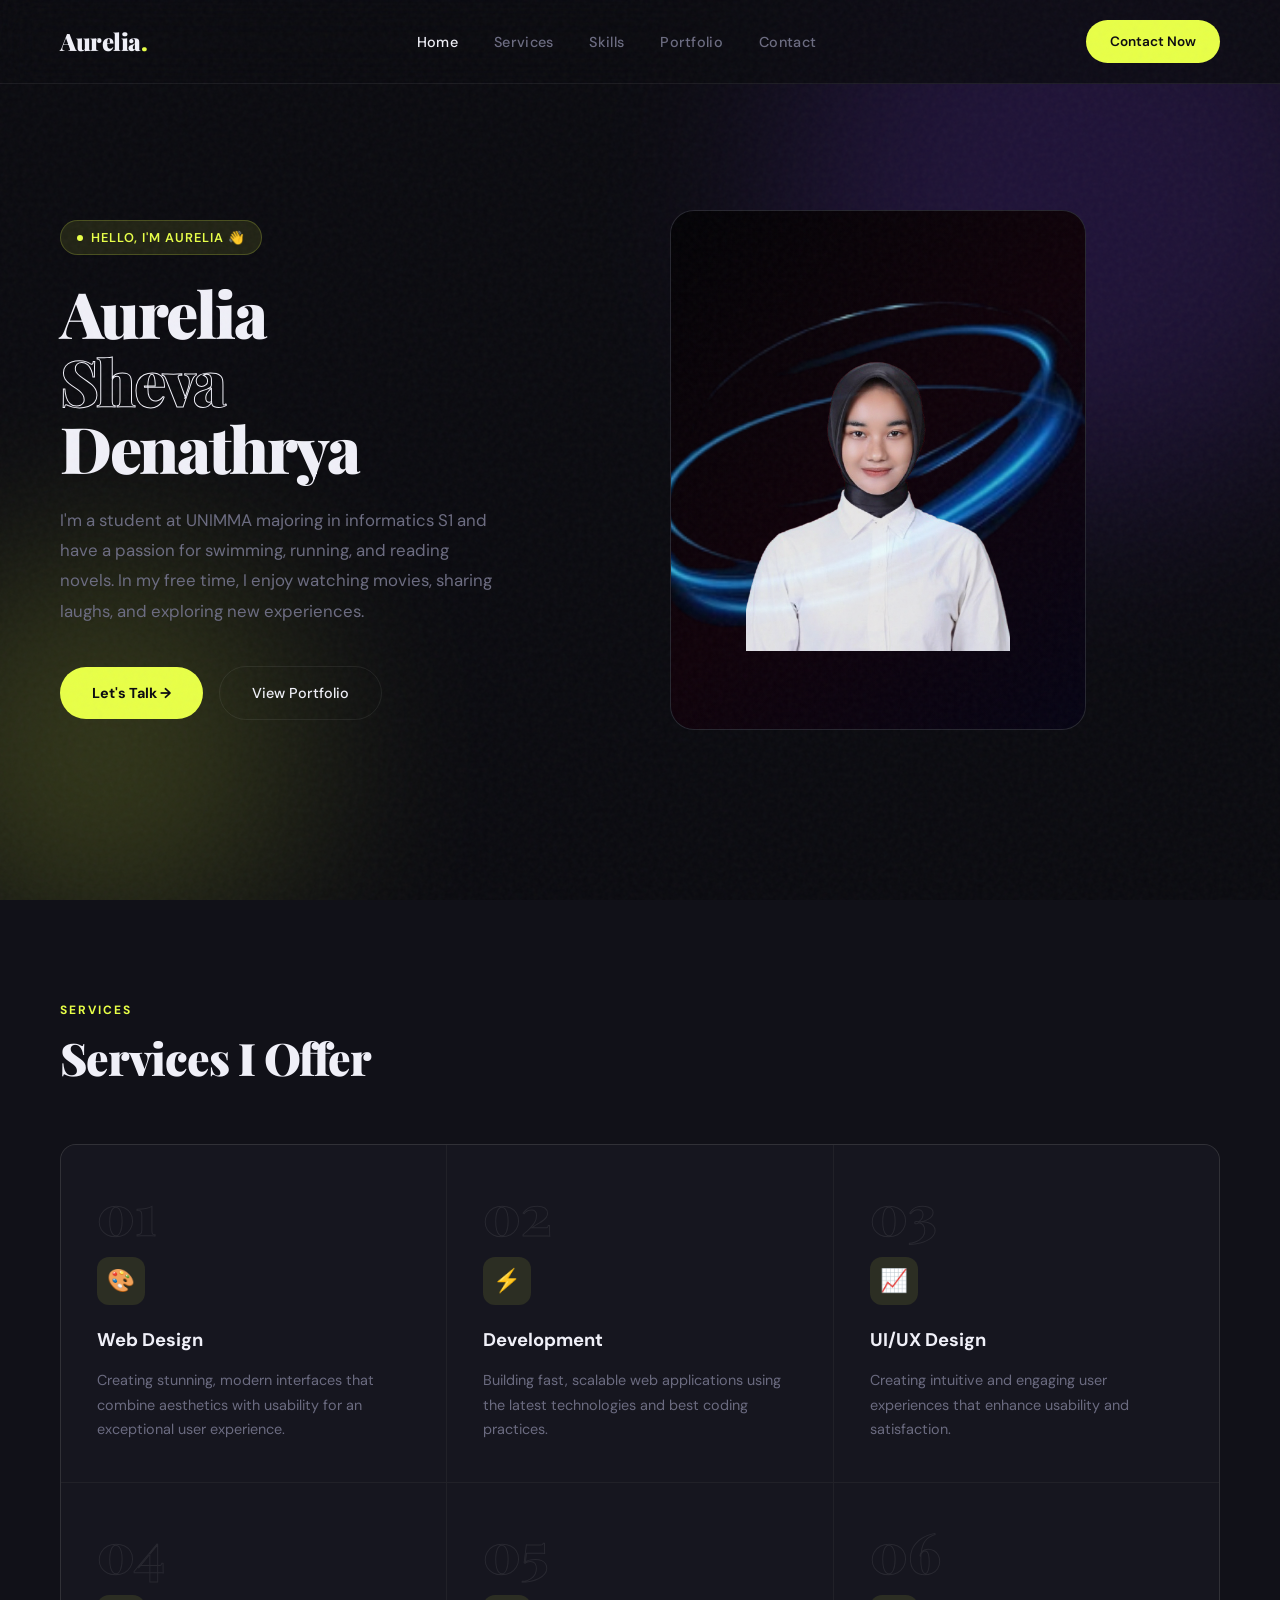
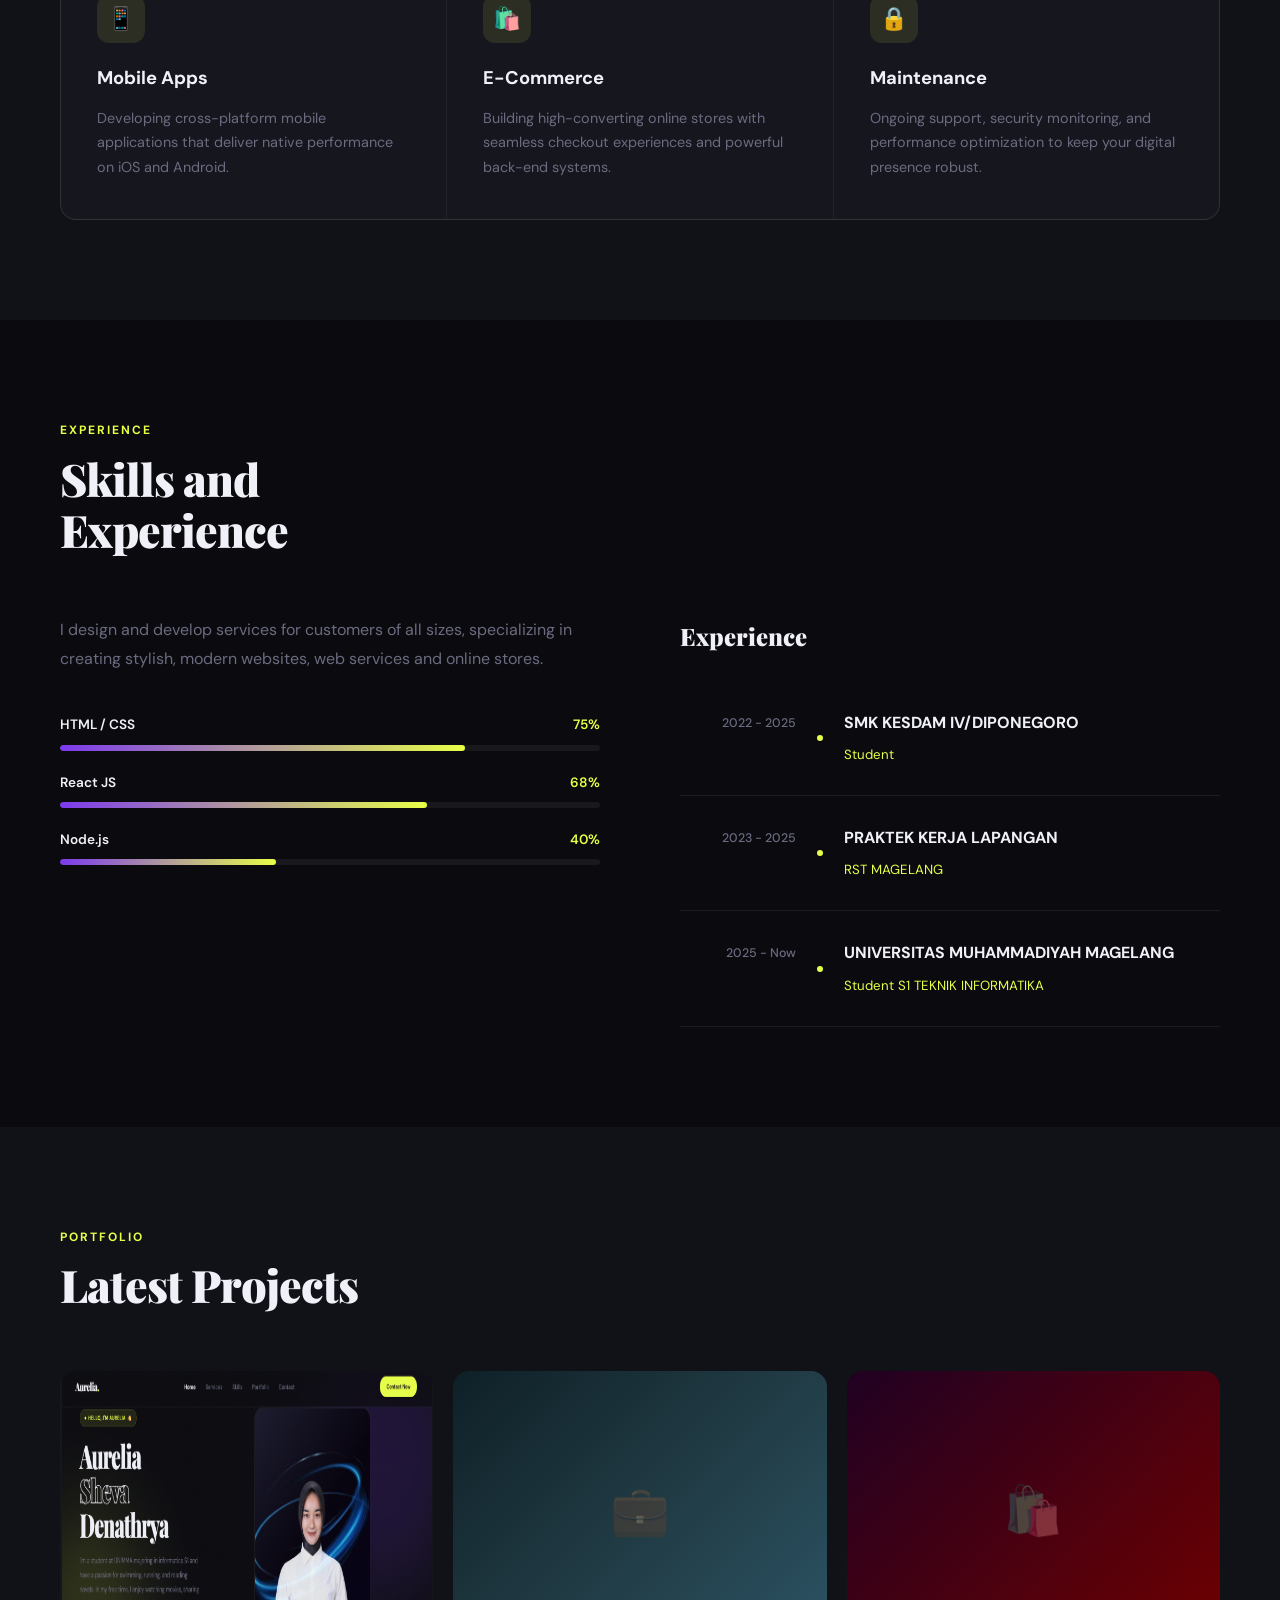
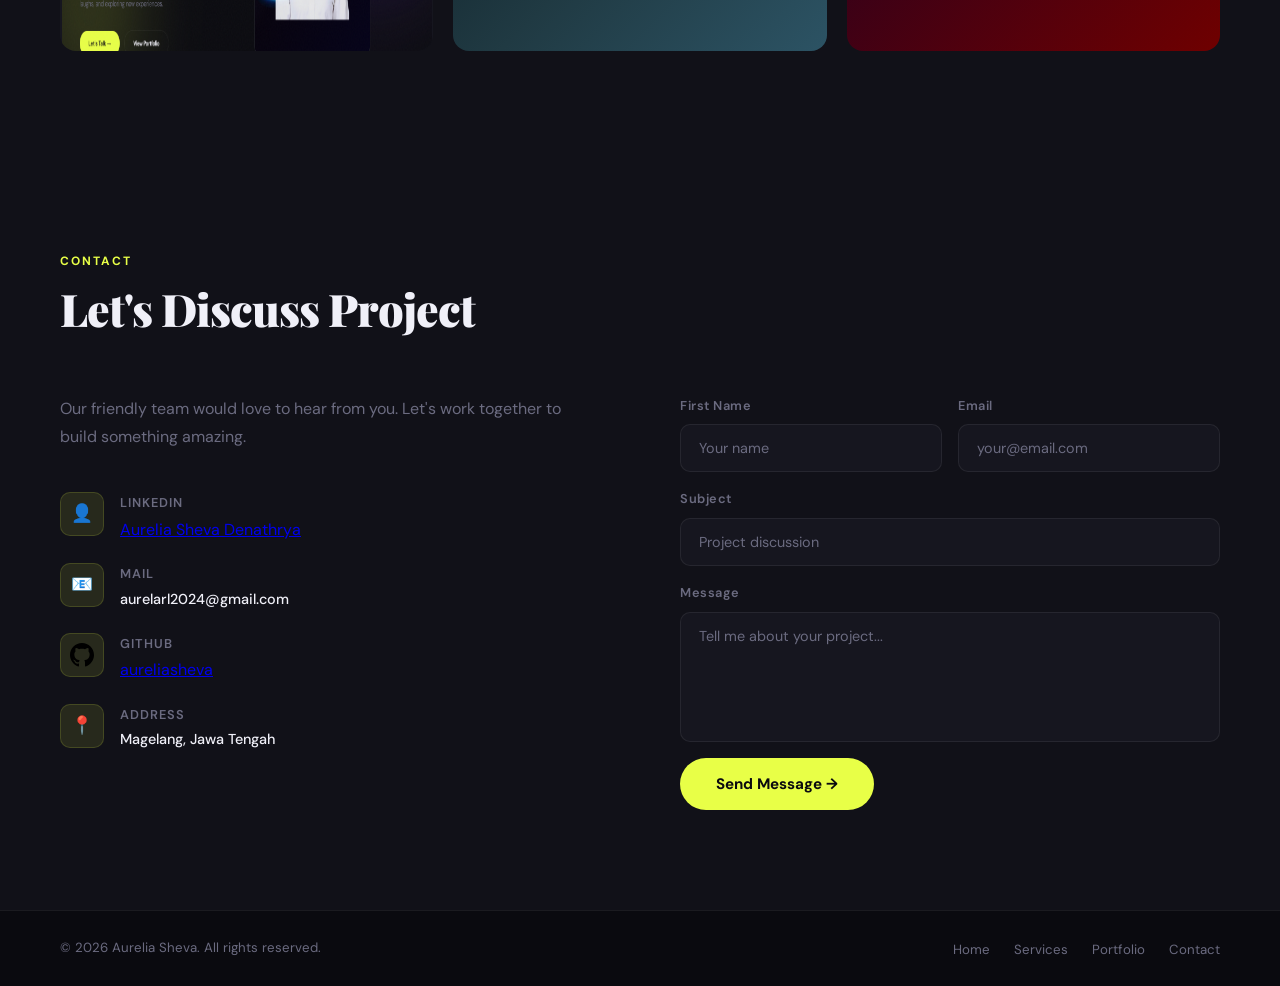
==== index.html @ 20a1fb48 "Add index.html and remove portfolio.html; update style.css for responsive design" ====
<!DOCTYPE html>
<html lang="en">
<head>
<meta charset="UTF-8">
<meta name="viewport" content="width=device-width, initial-scale=1.0">
<title>AURELIA — Portfolio</title>
<link href="https://fonts.googleapis.com/css2?family=Playfair+Display:wght@400;700;900&family=DM+Sans:wght@300;400;500;600&display=swap" rel="stylesheet">
<link rel="stylesheet" href="style.css">
</head>
<body>

<!-- Mobile Menu -->
<div class="mobile-menu" id="mobileMenu">
  
  <button class="mobile-close" onclick="closeMobileMenu()">✕</button>
  <a href="#home" onclick="closeMobileMenu()">Home</a>
  <a href="#services" onclick="closeMobileMenu()">Services</a>
  <a href="#skill" onclick="closeMobileMenu()">Skills</a>
  <a href="#work" onclick="closeMobileMenu()">Portfolio</a>
  <a href="#contactus" onclick="closeMobileMenu()">Contact</a>
</div>

<!-- NAV -->
<nav>
  <a href="#home" class="logo">Aurelia<span>.</span></a>
  <ul class="nav-links">
    <li><a href="#home">Home</a></li>
    <li><a href="#services">Services</a></li>
    <li><a href="#skill">Skills</a></li>
    <li><a href="#work">Portfolio</a></li>
    <li><a href="#contactus">Contact</a></li>
  </ul>
  <a href="#contactus" class="nav-cta">Contact Now</a>
  <button class="hamburger" onclick="openMobileMenu()" aria-label="Open menu">
    <span></span><span></span><span></span>
  </button>
</nav>

<!-- HERO -->
<section id="home">
  <div class="hero-blob hero-blob-1"></div>
  <div class="hero-blob hero-blob-2"></div>
  <div class="hero-inner">
    <div class="hero-content">
      <div class="hero-tag">Hello, I'm Aurelia 👋</div>
      <h1 class="hero-title">Aurelia<br><em>Sheva</em><br>Denathrya</h1>
      <p class="hero-desc">I'm a student at UNIMMA majoring in informatics S1 and have a passion for swimming, running, and reading novels. In my free time, I enjoy watching movies, sharing laughs, and exploring new experiences.</p>
      <div class="hero-btns">
        <a href="#contactus" class="btn-primary">Let's Talk →</a>
        <a href="#work" class="btn-outline">View Portfolio</a>
      </div>
    </div>
    <div class="hero-image-wrap">
      <div class="hero-card">
        <div class="hero-card-img">
          <div class="hero-card-bg">
          </div>
          <div class="hero-avatar">
            <img src="foto/foto.png" alt="Aurelia Avatar" style="width:80%; opacity:0.9;">
          </div>
        </div>
      </div>
      </div>
      
    </div>
  </div>
</section>

<!-- SERVICES -->
<section id="services">
  <div class="container">
    <div class="section-tag">Services</div>
    <div class="section-title">Services I Offer</div>
    <div class="services-grid">
      <div class="service-card fade-in">
        <div class="service-num">01</div>
        <div class="service-icon">🎨</div>
        <h3>Web Design</h3>
        <p>Creating stunning, modern interfaces that combine aesthetics with usability for an exceptional user experience.</p>
      </div>
      <div class="service-card fade-in">
        <div class="service-num">02</div>
        <div class="service-icon">⚡</div>
        <h3>Development</h3>
        <p>Building fast, scalable web applications using the latest technologies and best coding practices.</p>
      </div>
      <div class="service-card fade-in">
        <div class="service-num">03</div>
        <div class="service-icon">📈</div>
        <h3>UI/UX Design</h3>
        <p>Creating intuitive and engaging user experiences that enhance usability and satisfaction.</p>
      </div>
      <div class="service-card fade-in">
        <div class="service-num">04</div>
        <div class="service-icon">📱</div>
        <h3>Mobile Apps</h3>
        <p>Developing cross-platform mobile applications that deliver native performance on iOS and Android.</p>
      </div>
      <div class="service-card fade-in">
        <div class="service-num">05</div>
        <div class="service-icon">🛍️</div>
        <h3>E-Commerce</h3>
        <p>Building high-converting online stores with seamless checkout experiences and powerful back-end systems.</p>
      </div>
      <div class="service-card fade-in">
        <div class="service-num">06</div>
        <div class="service-icon">🔒</div>
        <h3>Maintenance</h3>
        <p>Ongoing support, security monitoring, and performance optimization to keep your digital presence robust.</p>
      </div>
    </div>
  </div>
</section>

<!-- SKILLS & EXPERIENCE -->
<section id="skill">
  <div class="container">
    <div class="section-tag">Experience</div>
    <div class="section-title">Skills and<br>Experience</div>
    <div class="skills-layout">
      <div>
        <p class="skills-desc">I design and develop services for customers of all sizes, specializing in creating stylish, modern websites, web services and online stores.</p>
        <div class="skill-bars" id="skillBars">
          <div class="skill-item">
            <label>HTML / CSS <span>75%</span></label>
            <div class="skill-track"><div class="skill-fill" data-width="75" style="width:0%"></div></div>
          </div>
          <div class="skill-item">
            <label>React JS <span>68%</span></label>
            <div class="skill-track"><div class="skill-fill" data-width="68" style="width:0%"></div></div>
          </div>
          <div class="skill-item">
            <label>Node.js <span>40%</span></label>
            <div class="skill-track"><div class="skill-fill" data-width="40" style="width:0%"></div></div>
          </div>
        </div>
      </div>
      <div>
        <h3 style="font-family:'Playfair Display',serif;font-size:1.5rem;margin-bottom:24px;font-weight:900;">Experience</h3>
        <div class="experience-list">
          <div class="exp-item">
            <div class="exp-date">2022 - 2025</div>
            <div class="exp-body">
              <h4>SMK KESDAM IV/DIPONEGORO</h4>
              <span>Student</span>
            </div>
          </div>
          <div class="exp-item">
            <div class="exp-date">2023 - 2025</div>
            <div class="exp-body">
              <h4>PRAKTEK KERJA LAPANGAN</h4>
              <span>RST MAGELANG</span>
            </div>
          </div>
          <div class="exp-item">
            <div class="exp-date">2025 - Now</div>
            <div class="exp-body">
              <h4>UNIVERSITAS MUHAMMADIYAH MAGELANG</h4>
              <span>Student S1 TEKNIK INFORMATIKA</span>
            </div>
          </div>
          <div 
        </div>
      </div>
    </div>
  </div>
</section>

<!-- PORTFOLIO -->
<section id="work">
  <div class="container">
    <div class="section-tag">Portfolio</div>
    <div class="section-title">Latest Projects</div>
    <div class="portfolio-grid">
      <div class="portfolio-item">
        <div class="portfolio-item-bg p1">
          <span class="portfolio-placeholder-icon"></span>
        </div>
        <div class="portfolio-overlay">
          <div class="portfolio-info">
            <h4>Website portfolio</h4>
            <span>html</span>
          </div>
        </div>
      </div>
      <div class="portfolio-item">
        <div class="portfolio-item-bg p2">
          <span class="portfolio-placeholder-icon">💼</span>
        </div>
        <div class="portfolio-overlay">
          <div class="portfolio-info">
            <h4>Coming soon</h4>
            
          </div>
        </div>
      </div>
      <div class="portfolio-item">
        <div class="portfolio-item-bg p3">
          <span class="portfolio-placeholder-icon">🛍️</span>
        </div>
        <div class="portfolio-overlay">
          <div class="portfolio-info">
            <h4>Coming soon</h4>
            
          </div>
        </div>
      </div>
      
      
</section>

<!-- CONTACT -->
<section id="contactus">
  <div class="container">
    <div class="section-tag">Contact</div>
    <div class="section-title">Let's Discuss Project</div>
    <div class="contact-layout">
      <div class="contact-info">
        <p>Our friendly team would love to hear from you. Let's work together to build something amazing.</p>
        <ul class="contact-detail-list">
          <li>
            <div class="icon-user">👤</div>
            <div>
              <h5>Linkedin</h5>
              <a href="https://www.linkedin.com/in/aurelia-sheva-denathrya-56070b405" target="_blank">Aurelia Sheva Denathrya</a>
            </div>
          </li>
          <li>
            <div class="contact-icon">📧</div>
            <div>
              <h5>Mail</h5>
              <p>aurelarl2024@gmail.com</p>
            </div>
          </li>
          <li>
            <div class="contact-icon"><img src="foto/github-logo.svg" alt="GitHub Logo" style="width: 24px; height: 24px;"></div>
            <div>
              <h5>GitHub</h5>
              <a href="https://github.com/aureliasheva" target="_blank">aureliasheva</a>
            </div>
          </li>
          <li>
            <div class="contact-icon">📍</div>
            <div>
              <h5>Address</h5>
              <p>Magelang, Jawa Tengah</p>
            </div>
          </li>
        </ul>
      </div>
      <div>
        <div class="contact-form" id="contactForm">
          <div class="form-row">
            <div class="form-group">
              <label>First Name</label>
              <input type="text" placeholder="Your name">
            </div>
            <div class="form-group">
              <label>Email</label>
              <input type="email" placeholder="your@email.com">
            </div>
          </div>
          <div class="form-group">
            <label>Subject</label>
            <input type="text" placeholder="Project discussion">
          </div>
          <div class="form-group">
            <label>Message</label>
            <textarea placeholder="Tell me about your project..."></textarea>
          </div>
          <div class="form-success" id="formSuccess">✅ Message sent successfully! I'll be in touch soon.</div>
          <button class="form-submit" onclick="submitForm()">Send Message →</button>
        </div>
      </div>
    </div>
  </div>
</section>

<!-- FOOTER -->
<footer>
  <p>© 2026 Aurelia Sheva. All rights reserved.</p>
  <ul class="footer-links">
    <li><a href="#home">Home</a></li>
    <li><a href="#services">Services</a></li>
    <li><a href="#work">Portfolio</a></li>
    <li><a href="#contactus">Contact</a></li>
  </ul>
</footer>

<script>
  // Mobile menu
  function openMobileMenu() {
    document.getElementById('mobileMenu').classList.add('open');
  }
  function closeMobileMenu() {
    document.getElementById('mobileMenu').classList.remove('open');
  }

  // Intersection Observer for fade-in
  const observer = new IntersectionObserver((entries) => {
    entries.forEach(e => {
      if (e.isIntersecting) {
        e.target.classList.add('visible');
      }
    });
  }, { threshold: 0.15 });

  document.querySelectorAll('.fade-in').forEach(el => observer.observe(el));

  // Skill bar animation
  const skillObserver = new IntersectionObserver((entries) => {
    entries.forEach(e => {
      if (e.isIntersecting) {
        document.querySelectorAll('.skill-fill').forEach(fill => {
          const w = fill.getAttribute('data-width');
          fill.style.width = w + '%';
        });
        skillObserver.disconnect();
      }
    });
  }, { threshold: 0.3 });

  const skillSection = document.getElementById('skillBars');
  if (skillSection) skillObserver.observe(skillSection);

  // Form submit
  function submitForm() {
    const inputs = document.querySelectorAll('#contactForm input, #contactForm textarea');
    let valid = true;
    inputs.forEach(i => { if (!i.value.trim()) valid = false; });
    if (!valid) {
      inputs.forEach(i => {
        if (!i.value.trim()) {
          i.style.borderColor = '#ef4444';
          setTimeout(() => i.style.borderColor = '', 2000);
        }
      });
      return;
    }
    const success = document.getElementById('formSuccess');
    success.style.display = 'block';
    inputs.forEach(i => i.value = '');
    setTimeout(() => success.style.display = 'none', 5000);
  }

  // Smooth active nav
  const sections = document.querySelectorAll('section[id]');
  const navLinks = document.querySelectorAll('.nav-links a');

  window.addEventListener('scroll', () => {
    let current = '';
    sections.forEach(s => {
      if (window.scrollY >= s.offsetTop - 120) current = s.getAttribute('id');
    });
    navLinks.forEach(a => {
      a.style.color = a.getAttribute('href') === '#' + current ? 'var(--text)' : '';
    });
  });
</script>
</body>
</html>
---- style.css ----
:root {
    --bg: #0a0a0f;
    --bg2: #111118;
    --surface: #16161f;
    --accent: #e8ff47;
    --accent2: #7c3aed;
    --text: #f0f0f8;
    --muted: #6b6b80;
    --border: rgba(255,255,255,0.07);
    --radius: 16px;
  }

  *, *::before, *::after { box-sizing: border-box; margin: 0; padding: 0; }

  html { scroll-behavior: smooth; }

  body {
    background: var(--bg);
    color: var(--text);
    font-family: 'DM Sans', sans-serif;
    font-weight: 400;
    line-height: 1.7;
    overflow-x: hidden;
  }

  /* ─── NOISE OVERLAY ─── */
  body::before {
    content: '';
    position: fixed;
    inset: 0;
    background-image: url("data:image/svg+xml,%3Csvg viewBox='0 0 200 200' xmlns='http://www.w3.org/2000/svg'%3E%3Cfilter id='n'%3E%3CfeTurbulence type='fractalNoise' baseFrequency='0.9' numOctaves='4' stitchTiles='stitch'/%3E%3C/filter%3E%3Crect width='100%25' height='100%25' filter='url(%23n)' opacity='0.04'/%3E%3C/svg%3E");
    pointer-events: none;
    z-index: 9999;
  }

  /* ─── NAV ─── */
  nav {
    position: fixed;
    top: 0; left: 0; right: 0;
    z-index: 100;
    display: flex;
    align-items: center;
    justify-content: space-between;
    padding: 20px 60px;
    backdrop-filter: blur(20px);
    background: rgba(10,10,15,0.8);
    border-bottom: 1px solid var(--border);
    transition: all 0.3s;
  }

  .logo {
    font-family: 'Playfair Display', serif;
    font-size: 1.5rem;
    font-weight: 900;
    color: var(--text);
    text-decoration: none;
    letter-spacing: -0.5px;
  }

  .logo span { color: var(--accent); }

  .nav-links {
    display: flex;
    gap: 36px;
    list-style: none;
  }

  .nav-links a {
    color: var(--muted);
    text-decoration: none;
    font-size: 0.9rem;
    font-weight: 500;
    letter-spacing: 0.3px;
    transition: color 0.2s;
  }

  .nav-links a:hover { color: var(--text); }

  .nav-cta {
    background: var(--accent);
    color: #0a0a0f;
    padding: 10px 24px;
    border-radius: 50px;
    font-weight: 600;
    font-size: 0.85rem;
    text-decoration: none;
    transition: transform 0.2s, box-shadow 0.2s;
  }

  .nav-cta:hover {
    transform: translateY(-2px);
    box-shadow: 0 8px 24px rgba(232,255,71,0.3);
  }

  /* ─── HAMBURGER ─── */
  .hamburger {
    display: none;
    flex-direction: column;
    gap: 5px;
    cursor: pointer;
    background: none;
    border: none;
    padding: 4px;
  }

  .hamburger span {
    display: block;
    width: 26px;
    height: 2px;
    background: var(--text);
    border-radius: 2px;
    transition: all 0.3s;
  }

  /* ─── HERO ─── */
  #home {
    min-height: 100vh;
    display: flex;
    align-items: center;
    padding: 100px 60px 60px;
    position: relative;
    overflow: hidden;
  }

  .hero-blob {
    position: absolute;
    border-radius: 50%;
    filter: blur(100px);
    opacity: 0.18;
    pointer-events: none;
  }

  .hero-blob-1 {
    width: 600px; height: 600px;
    background: var(--accent2);
    top: -100px; right: -100px;
    animation: float 8s ease-in-out infinite;
  }

  .hero-blob-2 {
    width: 400px; height: 400px;
    background: var(--accent);
    bottom: -50px; left: -100px;
    animation: float 10s ease-in-out infinite reverse;
  }

  @keyframes float {
    0%, 100% { transform: translate(0, 0) scale(1); }
    50% { transform: translate(30px, -40px) scale(1.05); }
  }

  .hero-inner {
    display: grid;
    grid-template-columns: 1fr 1fr;
    gap: 60px;
    align-items: center;
    max-width: 1200px;
    margin: 0 auto;
    width: 100%;
    position: relative;
    z-index: 1;
  }

  .hero-tag {
    display: inline-flex;
    align-items: center;
    gap: 8px;
    background: rgba(232,255,71,0.1);
    border: 1px solid rgba(232,255,71,0.2);
    color: var(--accent);
    padding: 6px 16px;
    border-radius: 50px;
    font-size: 0.8rem;
    font-weight: 600;
    letter-spacing: 1px;
    text-transform: uppercase;
    margin-bottom: 24px;
  }

  .hero-tag::before {
    content: '';
    width: 6px; height: 6px;
    background: var(--accent);
    border-radius: 50%;
  }

  h1.hero-title {
    font-family: 'Playfair Display', serif;
    font-size: clamp(3rem, 5vw, 5.5rem);
    font-weight: 900;
    line-height: 1.05;
    letter-spacing: -2px;
    margin-bottom: 24px;
  }

  h1.hero-title em {
    font-style: normal;
    color: transparent;
    -webkit-text-stroke: 1px var(--text);
  }

  .hero-desc {
    color: var(--muted);
    font-size: 1.05rem;
    max-width: 440px;
    margin-bottom: 40px;
    line-height: 1.8;
  }

  .hero-btns {
    display: flex;
    gap: 16px;
    align-items: center;
    flex-wrap: wrap;
  }

  .btn-primary {
    background: var(--accent);
    color: #0a0a0f;
    padding: 14px 32px;
    border-radius: 50px;
    font-weight: 700;
    font-size: 0.9rem;
    text-decoration: none;
    transition: transform 0.2s, box-shadow 0.2s;
    display: inline-flex;
    align-items: center;
    gap: 8px;
  }

  .btn-primary:hover {
    transform: translateY(-3px);
    box-shadow: 0 12px 30px rgba(232,255,71,0.35);
  }

  .btn-outline {
    border: 1px solid var(--border);
    color: var(--text);
    padding: 14px 32px;
    border-radius: 50px;
    font-weight: 500;
    font-size: 0.9rem;
    text-decoration: none;
    transition: border-color 0.2s, background 0.2s;
  }

  .btn-outline:hover {
    border-color: var(--accent);
    background: rgba(232,255,71,0.05);
  }

  .hero-image-wrap {
    position: relative;
  }

  .hero-card {
    background: var(--surface);
    border: 1px solid var(--border);
    border-radius: 24px;
    overflow: hidden;
    position: relative;
    aspect-ratio: 4/5;
    max-height: 520px;
  }

  .hero-card-img {
    width: 100%;
    height: 100%;
    object-fit: cover;
    display: flex;
    align-items: center;
    justify-content: center;
    background: linear-gradient(135deg, #020205 0%, #0f0109 50%, #050313 100%);
  }

  .hero-avatar {
    width: 80%;
    height: 70%;
    display: flex;
    align-items: flex-end;
    justify-content: center;
    padding-bottom: 0;
  }

  .hero-avatar svg {
    width: 80%;
    opacity: 0.9;
  }

  .hero-card-bg {
    width: 100%;
    height: 100%;
    position: absolute;
    top: 0; left: 0;
    background-image: url('foto/garis_lengkung.png');
    background-size: cover;
    background-position: center;
    background-repeat: no-repeat;
    z-index: 0;
    opacity: 0.8;
  }

  .hero-badge {
    position: absolute;
    bottom: 24px;
    left: -20px;
    background: var(--bg2);
    border: 1px solid var(--border);
    border-radius: 12px;
    padding: 12px 20px;
    display: flex;
    align-items: center;
    gap: 12px;
    backdrop-filter: blur(10px);
  }

  .hero-badge-icon {
    width: 40px; height: 40px;
    background: var(--accent);
    border-radius: 8px;
    display: flex;
    align-items: center;
    justify-content: center;
    font-size: 1.2rem;
  }

  .hero-badge-text strong {
    display: block;
    font-size: 1.1rem;
    font-weight: 700;
    color: var(--text);
  }

  .hero-badge-text span {
    font-size: 0.75rem;
    color: var(--muted);
  }

  .hero-badge2 {
    position: absolute;
    top: 24px;
    right: -20px;
    background: var(--accent);
    color: #0a0a0f;
    border-radius: 12px;
    padding: 10px 16px;
    font-weight: 700;
    font-size: 0.85rem;
    text-align: center;
  }

  /* ─── SECTION SHARED ─── */
  section { padding: 100px 60px; }

  .container {
    max-width: 1200px;
    margin: 0 auto;
  }

  .section-tag {
    font-size: 0.75rem;
    font-weight: 700;
    letter-spacing: 2px;
    text-transform: uppercase;
    color: var(--accent);
    margin-bottom: 12px;
  }

  .section-title {
    font-family: 'Playfair Display', serif;
    font-size: clamp(2rem, 3.5vw, 3.2rem);
    font-weight: 900;
    letter-spacing: -1px;
    line-height: 1.15;
    margin-bottom: 60px;
  }

  /* ─── SERVICES ─── */
  #services { background: var(--bg2); }

  .services-grid {
    display: grid;
    grid-template-columns: repeat(3, 1fr);
    gap: 1px;
    background: var(--border);
    border: 1px solid var(--border);
    border-radius: var(--radius);
    overflow: hidden;
  }

  .service-card {
    background: var(--surface);
    padding: 40px 36px;
    position: relative;
    transition: background 0.3s;
    cursor: default;
  }

  .service-card:hover { background: #24222e; }

  .service-num {
    font-family: 'Playfair Display', serif;
    font-size: 3.5rem;
    font-weight: 900;
    color: transparent;
    -webkit-text-stroke: 1px rgba(255,255,255,0.08);
    line-height: 1;
    margin-bottom: 16px;
    transition: -webkit-text-stroke 0.3s;
  }

  .service-card:hover .service-num {
    -webkit-text-stroke: 1px var(--accent);
    color: transparent;
  }

  .service-icon {
    width: 48px; height: 48px;
    background: rgba(232,255,71,0.1);
    border-radius: 12px;
    display: flex;
    align-items: center;
    justify-content: center;
    font-size: 1.4rem;
    margin-bottom: 20px;
  }

  .service-card h3 {
    font-size: 1.15rem;
    font-weight: 700;
    margin-bottom: 12px;
    color: var(--text);
  }

  .service-card p {
    color: var(--muted);
    font-size: 0.9rem;
    line-height: 1.7;
  }

  /* ─── SKILLS ─── */
  #skill {
    position: relative;
    overflow: hidden;
  }

  .skills-layout {
    display: grid;
    grid-template-columns: 1fr 1fr;
    gap: 80px;
    align-items: start;
  }

  .skills-desc {
    color: var(--muted);
    font-size: 1rem;
    margin-bottom: 40px;
    line-height: 1.8;
  }

  .skill-bars { display: flex; flex-direction: column; gap: 20px; }

  .skill-item label {
    display: flex;
    justify-content: space-between;
    font-size: 0.85rem;
    font-weight: 600;
    margin-bottom: 8px;
    color: var(--text);
  }

  .skill-item label span { color: var(--accent); }

  .skill-track {
    background: rgba(255,255,255,0.06);
    border-radius: 50px;
    height: 6px;
    overflow: hidden;
  }

  .skill-fill {
    height: 100%;
    background: linear-gradient(90deg, var(--accent2), var(--accent));
    border-radius: 50px;
    transition: width 1.5s cubic-bezier(0.23, 1, 0.32, 1);
  }

  .experience-list { display: flex; flex-direction: column; gap: 0; }

  .exp-item {
    display: grid;
    grid-template-columns: 140px 1fr;
    gap: 24px;
    padding: 28px 0;
    border-bottom: 1px solid var(--border);
    position: relative;
  }

  .exp-item::before {
    content: '';
    position: absolute;
    left: 140px;
    top: 50%;
    transform: translate(-50%, -50%);
    width: 10px; height: 10px;
    background: var(--accent);
    border-radius: 50%;
    border: 2px solid var(--bg);
  }

  .exp-date {
    font-size: 0.78rem;
    color: var(--muted);
    font-weight: 500;
    padding-top: 4px;
    text-align: right;
    padding-right: 24px;
  }

  .exp-body h4 {
    font-size: 1rem;
    font-weight: 700;
    color: var(--text);
    margin-bottom: 4px;
  }

  .exp-body span {
    font-size: 0.83rem;
    color: var(--accent);
  }

  /* ─── PORTFOLIO ─── */
  #work { background: var(--bg2); }

  .portfolio-grid {
    display: grid;
    grid-template-columns: repeat(3, 1fr);
    gap: 20px;
  }

  .portfolio-item {
    border-radius: var(--radius);
    overflow: hidden;
    position: relative;
    aspect-ratio: 4/3;
    cursor: pointer;
    background: var(--surface);
  }

  .portfolio-item-bg {
    width: 100%;
    height: 100%;
    object-fit: cover;
    transition: transform 0.5s cubic-bezier(0.23,1,0.32,1);
    display: flex;
    align-items: center;
    justify-content: center;
  }

  .portfolio-item:hover .portfolio-item-bg { transform: scale(1.08); }

  .portfolio-overlay {
    position: absolute;
    inset: 0;
    background: linear-gradient(to top, rgba(10,10,15,0.95) 0%, transparent 60%);
    opacity: 0;
    transition: opacity 0.3s;
    display: flex;
    align-items: flex-end;
    padding: 24px;
  }

  .portfolio-item:hover .portfolio-overlay { opacity: 1; }

  .portfolio-info h4 {
    font-size: 1rem;
    font-weight: 700;
    color: var(--text);
    margin-bottom: 4px;
  }

  .portfolio-info span {
    font-size: 0.78rem;
    color: var(--accent);
    font-weight: 600;
  }

  /* Placeholder colors for portfolio items */
  .p1 {background-image: url(foto/ss.png);
    background-size: 99% 100%;
    background-position: center;
    background-repeat: no-repeat;
  }
  .p2 { background: linear-gradient(135deg, #0f2027 0%, #203a43 50%, #2c5364 100%); }
  .p3 { background: linear-gradient(135deg, #200122 0%, #6f0000 100%); }
  .p4 { background: linear-gradient(135deg, #0f0c29 0%, #302b63 50%, #24243e 100%); }
  .p5 { background: linear-gradient(135deg, #093028 0%, #237a57 100%); }
  .p6 { background: linear-gradient(135deg, #1f1c2c 0%, #928dab 100%); }

  .portfolio-placeholder-icon {
    font-size: 3rem;
    opacity: 0.3;
    position: absolute;
    top: 50%;
    left: 50%;
    transform: translate(-50%, -50%);
  }

  /* ─── TESTIMONIALS ─── */
  #testimonial { overflow: hidden; }

  .testimonials-track {
    display: flex;
    gap: 24px;
    margin-top: 0;
    padding-bottom: 4px;
    overflow-x: auto;
    scrollbar-width: none;
    -ms-overflow-style: none;
  }

  .testimonials-track::-webkit-scrollbar { display: none; }

  .testi-card {
    background: var(--surface);
    border: 1px solid var(--border);
    border-radius: var(--radius);
    padding: 36px;
    min-width: 340px;
    flex-shrink: 0;
    transition: transform 0.3s, border-color 0.3s;
  }

  .testi-card:hover {
    transform: translateY(-4px);
    border-color: rgba(232,255,71,0.2);
  }

  .testi-stars {
    color: var(--accent);
    font-size: 0.9rem;
    margin-bottom: 20px;
    letter-spacing: 2px;
  }

  .testi-text {
    color: var(--muted);
    font-size: 0.95rem;
    line-height: 1.8;
    margin-bottom: 28px;
  }

  .testi-author {
    display: flex;
    align-items: center;
    gap: 14px;
  }

  .testi-avatar {
    width: 44px; height: 44px;
    border-radius: 50%;
    background: linear-gradient(135deg, var(--accent2), var(--accent));
    display: flex;
    align-items: center;
    justify-content: center;
    font-weight: 700;
    font-size: 1rem;
    color: white;
  }

  .testi-author-info strong {
    display: block;
    font-size: 0.9rem;
    font-weight: 700;
    color: var(--text);
  }

  .testi-author-info span {
    font-size: 0.78rem;
    color: var(--muted);
  }

  .icon-user {
    width: 44px; height: 44px;
    background: rgba(232,255,71,0.1);
    border: 1px solid rgba(232,255,71,0.15);
    border-radius: 10px;
    display: flex;
    align-items: center;
    justify-content: center;
    font-size: 1.1rem;
    flex-shrink: 0;
    
  }

  /* ─── CONTACT ─── */
  #contactus { background: var(--bg2); }

  .contact-layout {
    display: grid;
    grid-template-columns: 1fr 1fr;
    gap: 80px;
    align-items: start;
  }

  .contact-info p {
    color: var(--muted);
    margin-bottom: 40px;
    font-size: 1rem;
    line-height: 1.8;
  }

  .contact-detail-list {
    display: flex;
    flex-direction: column;
    gap: 20px;
    list-style: none;
  }

  .contact-detail-list li {
    display: flex;
    align-items: flex-start;
    gap: 16px;
  }

  .contact-icon {
    width: 44px; height: 44px;
    background: rgba(232,255,71,0.1);
    border: 1px solid rgba(232,255,71,0.15);
    border-radius: 10px;
    display: flex;
    align-items: center;
    justify-content: center;
    font-size: 1.1rem;
    flex-shrink: 0;
  }

  .contact-detail-list h5 {
    font-size: 0.8rem;
    text-transform: uppercase;
    letter-spacing: 1px;
    color: var(--muted);
    margin-bottom: 2px;
    font-weight: 600;
  }

  .contact-detail-list p {
    font-size: 0.9rem;
    color: var(--text);
    margin: 0;
    font-weight: 500;
  }

  /* Contact Form */
  .contact-form {
    display: flex;
    flex-direction: column;
    gap: 16px;
  }

  .form-row {
    display: grid;
    grid-template-columns: 1fr 1fr;
    gap: 16px;
  }

  .form-group { display: flex; flex-direction: column; gap: 8px; }

  .form-group label {
    font-size: 0.8rem;
    font-weight: 600;
    color: var(--muted);
    letter-spacing: 0.5px;
  }

  .form-group input,
  .form-group textarea {
    background: var(--surface);
    border: 1px solid var(--border);
    border-radius: 10px;
    padding: 14px 18px;
    color: var(--text);
    font-family: 'DM Sans', sans-serif;
    font-size: 0.9rem;
    outline: none;
    transition: border-color 0.2s;
    resize: none;
  }

  .form-group input::placeholder,
  .form-group textarea::placeholder { color: var(--muted); }

  .form-group input:focus,
  .form-group textarea:focus {
    border-color: var(--accent);
    background: rgba(232,255,71,0.03);
  }

  .form-group textarea { height: 130px; }

  .form-submit {
    background: var(--accent);
    color: #0a0a0f;
    border: none;
    padding: 16px 36px;
    border-radius: 50px;
    font-weight: 700;
    font-size: 0.95rem;
    cursor: pointer;
    transition: transform 0.2s, box-shadow 0.2s;
    align-self: flex-start;
    font-family: 'DM Sans', sans-serif;
  }

  .form-submit:hover {
    transform: translateY(-3px);
    box-shadow: 0 12px 30px rgba(232,255,71,0.3);
  }

  .form-success {
    background: rgba(232,255,71,0.1);
    border: 1px solid rgba(232,255,71,0.3);
    border-radius: 10px;
    padding: 14px 20px;
    color: var(--accent);
    font-size: 0.9rem;
    font-weight: 600;
    display: none;
  }

  /* ─── FOOTER ─── */
  footer {
    padding: 24px 60px;
    border-top: 1px solid var(--border);
    display: flex;
    align-items: center;
    justify-content: space-between;
  }

  footer p {
    color: var(--muted);
    font-size: 0.83rem;
  }

  .footer-links {
    display: flex;
    gap: 24px;
    list-style: none;
  }

  .footer-links a {
    color: var(--muted);
    text-decoration: none;
    font-size: 0.83rem;
    transition: color 0.2s;
  }

  .footer-links a:hover { color: var(--accent); }

  /* ─── ANIMATIONS ─── */
  .fade-in {
    opacity: 0;
    transform: translateY(30px);
    transition: opacity 0.7s cubic-bezier(0.23,1,0.32,1), transform 0.7s cubic-bezier(0.23,1,0.32,1);
  }

  .fade-in.visible {
    opacity: 1;
    transform: none;
  }

  .fade-in:nth-child(1) { transition-delay: 0s; }
  .fade-in:nth-child(2) { transition-delay: 0.1s; }
  .fade-in:nth-child(3) { transition-delay: 0.2s; }
  .fade-in:nth-child(4) { transition-delay: 0.3s; }
  .fade-in:nth-child(5) { transition-delay: 0.4s; }
  .fade-in:nth-child(6) { transition-delay: 0.5s; }

  /* ─── MOBILE NAV MENU ─── */
  .mobile-menu {
    display: none;
    position: fixed;
    inset: 0;
    background: rgba(10,10,15,0.98);
    z-index: 200;
    flex-direction: column;
    align-items: center;
    justify-content: center;
    gap: 32px;
    backdrop-filter: blur(20px);
  }

  .mobile-menu.open { display: flex; }

  .mobile-menu a {
    font-family: 'Playfair Display', serif;
    font-size: 2.2rem;
    font-weight: 900;
    color: var(--text);
    text-decoration: none;
    transition: color 0.2s;
  }

  .mobile-menu a:hover { color: var(--accent); }

  .mobile-close {
    position: absolute;
    top: 24px;
    right: 28px;
    background: none;
    border: none;
    color: var(--text);
    font-size: 2rem;
    cursor: pointer;
    line-height: 1;
  }

  /* ─── RESPONSIVE ─── */
  @media (max-width: 900px) {
    nav { 
      padding: 14px 20px; 
      position: fixed;
      top: 0;
      left: 0;
      right: 0;
    }
    .logo { font-size: 1.3rem; }
    .nav-links, .nav-cta { display: none; }
    .hamburger { display: flex; }
    section { padding: 60px 20px; }
    #home { padding: 80px 20px 40px; }
    .hero-inner { grid-template-columns: 1fr; gap: 30px; }
    .hero-image-wrap { display: none; }
    .hero-blob-1 { width: 300px; height: 300px; }
    .hero-blob-2 { width: 250px; height: 250px; }
    h1.hero-title { font-size: clamp(2.2rem, 5vw, 3.5rem); }
    .hero-tag { font-size: 0.7rem; padding: 5px 12px; }
    .hero-desc { font-size: 0.95rem; }
    .hero-btns { flex-direction: column; gap: 12px; }
    .btn-primary, .btn-outline { width: 100%; text-align: center; padding: 12px 24px; font-size: 0.85rem; }
    .services-grid { grid-template-columns: 1fr; }
    .service-card { padding: 30px 24px; }
    .service-num { font-size: 2.5rem; }
    .service-icon { width: 40px; height: 40px; font-size: 1.2rem; }
    .service-card h3 { font-size: 1rem; }
    .service-card p { font-size: 0.85rem; }
    .section-title { font-size: clamp(1.8rem, 3.5vw, 2.5rem); margin-bottom: 40px; }
    .skills-layout { grid-template-columns: 1fr; gap: 40px; }
    .skills-desc { font-size: 0.9rem; }
    .skill-item label { font-size: 0.8rem; }
    .experience-list { gap: 16px; }
    .exp-item { grid-template-columns: 100px 1fr; gap: 16px; padding: 20px 0; }
    .exp-date { text-align: left; padding-right: 0; font-size: 0.75rem; }
    .exp-item::before { left: 100px; }
    .portfolio-grid { grid-template-columns: 1fr 1fr; gap: 15px; }
    .testi-card { min-width: 100%; padding: 28px 20px; }
    .contact-layout { grid-template-columns: 1fr; gap: 40px; }
    .form-row { grid-template-columns: 1fr; }
    .contact-detail-list { gap: 16px; }
    footer { 
      flex-direction: column; 
      gap: 12px; 
      text-align: center;
      padding: 20px;
      font-size: 0.75rem;
    }
    .footer-links { gap: 16px; }
    .hero-badge { left: 0; bottom: 12px; padding: 10px 16px; }
    .hero-badge2 { right: 0; top: 12px; padding: 8px 12px; font-size: 0.75rem; }
  }

  @media (max-width: 600px) {
    nav { padding: 12px 16px; }
    .logo { font-size: 1.1rem; }
    .hamburger span { width: 22px; }
    section { padding: 50px 16px; }
    #home { padding: 70px 16px 30px; }
    .hero-inner { gap: 20px; }
    .hero-blob-1, .hero-blob-2 { opacity: 0.1; }
    h1.hero-title { 
      font-size: clamp(2rem, 5vw, 3rem);
      margin-bottom: 16px;
    }
    .hero-tag { 
      font-size: 0.65rem; 
      padding: 4px 10px;
      margin-bottom: 16px;
    }
    .hero-desc { 
      font-size: 0.85rem;
      margin-bottom: 24px;
    }
    .hero-btns { gap: 10px; }
    .btn-primary, .btn-outline { 
      padding: 10px 20px; 
      font-size: 0.8rem;
      border-radius: 30px;
    }
    .services-grid { gap: 1px; }
    .service-card { 
      padding: 24px 18px;
    }
    .service-num { font-size: 2rem; margin-bottom: 12px; }
    .service-icon { 
      width: 36px; 
      height: 36px; 
      font-size: 1rem;
      margin-bottom: 14px;
    }
    .service-card h3 { font-size: 0.9rem; margin-bottom: 8px; }
    .service-card p { font-size: 0.8rem; }
    .section-tag { font-size: 0.7rem; margin-bottom: 8px; }
    .section-title { 
      font-size: clamp(1.5rem, 4vw, 2rem);
      margin-bottom: 32px;
      line-height: 1.2;
    }
    .skills-layout { gap: 30px; }
    .skills-desc { font-size: 0.85rem; margin-bottom: 24px; }
    .skill-item label { font-size: 0.75rem; }
    .skill-track { height: 5px; }
    .exp-item { 
      grid-template-columns: 80px 1fr; 
      gap: 12px; 
      padding: 16px 0;
    }
    .exp-date { font-size: 0.7rem; }
    .exp-body h4 { font-size: 0.9rem; }
    .exp-body span { font-size: 0.75rem; }
    .exp-item::before { width: 8px; height: 8px; }
    .portfolio-grid { grid-template-columns: 1fr; gap: 12px; }
    .portfolio-item { aspect-ratio: 3/2; }
    .p1 { background-size: cover; }
    .portfolio-placeholder-icon { font-size: 2rem; }
    .portfolio-overlay { padding: 16px; }
    .portfolio-info h4 { font-size: 0.9rem; }
    .portfolio-info span { font-size: 0.7rem; }
    .testi-card { 
      min-width: 100%;
      padding: 20px 16px;
    }
    .testi-text { font-size: 0.85rem; margin-bottom: 20px; }
    .contact-layout { gap: 30px; }
    .contact-info p { 
      font-size: 0.9rem;
      margin-bottom: 24px;
    }
    .contact-detail-list { gap: 14px; }
    .contact-icon { width: 36px; height: 36px; font-size: 1rem; }
    .contact-detail-list h5 { font-size: 0.75rem; }
    .contact-detail-list p { font-size: 0.85rem; }
    .form-group label { font-size: 0.75rem; }
    .form-group input,
    .form-group textarea {
      padding: 12px 16px;
      font-size: 0.85rem;
    }
    .form-group textarea { height: 110px; }
    .form-submit {
      width: 100%;
      padding: 14px 24px;
      font-size: 0.9rem;
    }
    footer { 
      padding: 16px;
      gap: 8px;
      font-size: 0.7rem;
    }
    .footer-links { 
      gap: 12px;
      flex-wrap: wrap;
      justify-content: center;
    }
    .footer-links a { font-size: 0.7rem; }
    .hero-badge { 
      display: none;
    }
    .hero-badge2 { 
      display: none;
    }
  }

  @media (max-width: 400px) {
    nav { padding: 10px 12px; }
    .logo { font-size: 1rem; }
    section { padding: 40px 12px; }
    #home { padding: 60px 12px 25px; }
    h1.hero-title { font-size: 1.8rem; }
    .hero-tag { font-size: 0.6rem; }
    .hero-desc { font-size: 0.8rem; margin-bottom: 20px; }
    .btn-primary, .btn-outline { 
      padding: 10px 18px;
      font-size: 0.75rem;
    }
    .service-card { padding: 20px 14px; }
    .service-num { font-size: 1.8rem; }
    .service-icon { width: 32px; height: 32px; font-size: 0.9rem; }
    .section-title { font-size: 1.3rem; margin-bottom: 24px; }
    .exp-item { grid-template-columns: 70px 1fr; }
    .form-group input,
    .form-group textarea { padding: 10px 12px; }
    .form-group textarea { height: 100px; }
  }
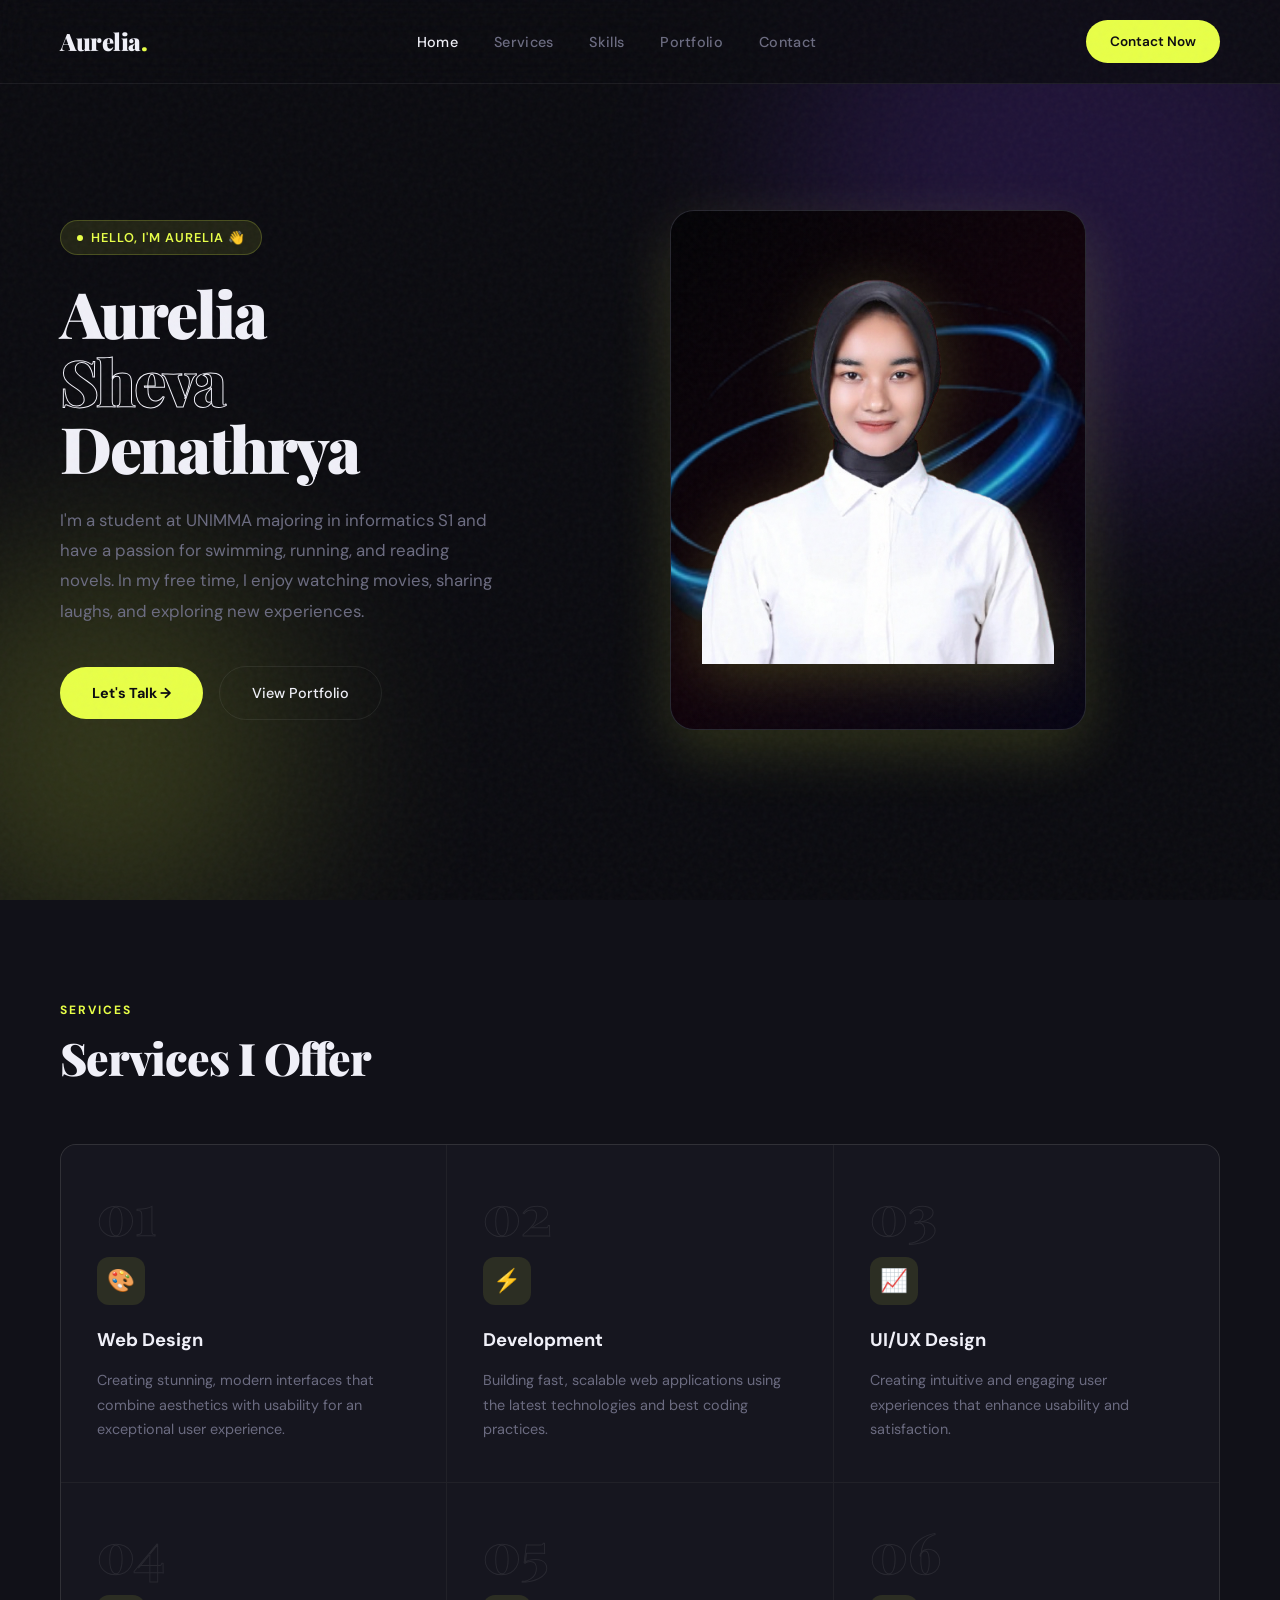
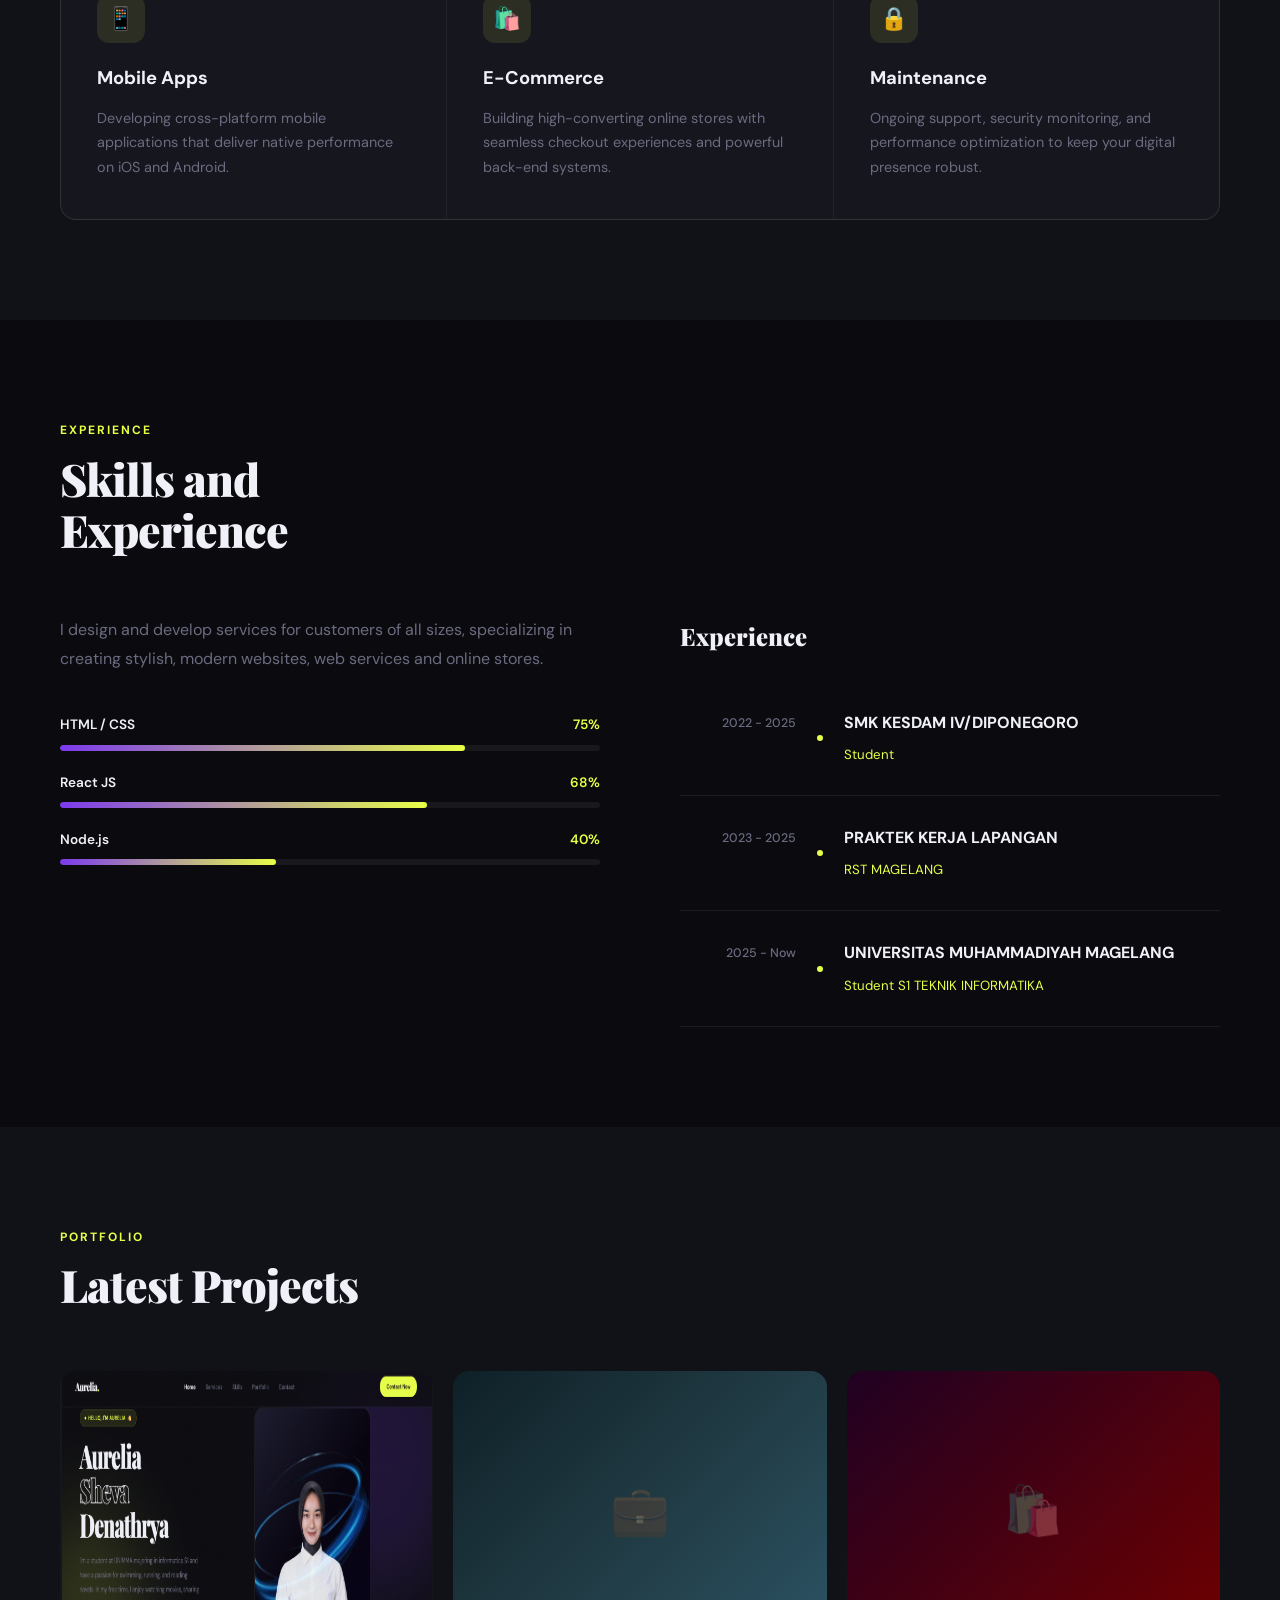
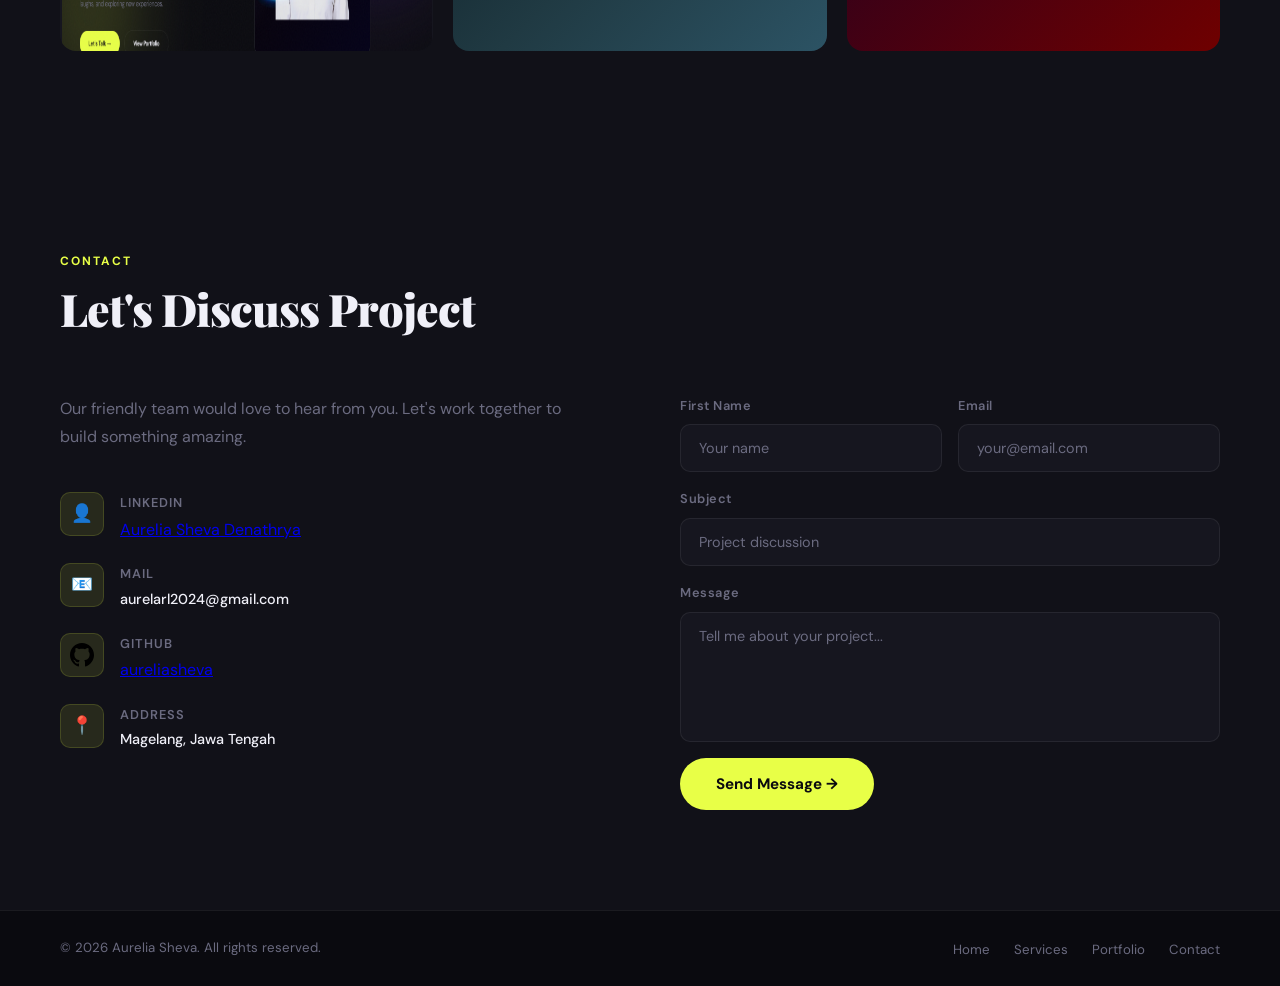
==== commit 92b34228: "Enhance hero section styling: adjust image properties, add hover effects, and improve layout respons" ====
--- a/index.html
+++ b/index.html
@@ -56,7 +56,7 @@
           <div class="hero-card-bg">
           </div>
           <div class="hero-avatar">
-            <img src="foto/foto.png" alt="Aurelia Avatar" style="width:80%; opacity:0.9;">
+            <img src="foto/foto.png" alt="Aurelia Avatar">
           </div>
         </div>
       </div>
--- a/style.css
+++ b/style.css
@@ -251,6 +251,7 @@
 
   .hero-image-wrap {
     position: relative;
+    z-index: 2;
   }
 
   .hero-card {
@@ -261,6 +262,13 @@
     position: relative;
     aspect-ratio: 4/5;
     max-height: 520px;
+    box-shadow: 0 20px 60px rgba(232, 255, 71, 0.15);
+    transition: transform 0.3s ease, box-shadow 0.3s ease;
+  }
+
+  .hero-card:hover {
+    transform: translateY(-5px);
+    box-shadow: 0 30px 80px rgba(232, 255, 71, 0.25);
   }
 
   .hero-card-img {
@@ -271,20 +279,32 @@
     align-items: center;
     justify-content: center;
     background: linear-gradient(135deg, #020205 0%, #0f0109 50%, #050313 100%);
+    position: relative;
+    z-index: 2;
   }
 
   .hero-avatar {
-    width: 80%;
-    height: 70%;
+    width: 85%;
+    height: 75%;
     display: flex;
     align-items: flex-end;
     justify-content: center;
     padding-bottom: 0;
+    z-index: 3;
+    position: relative;
+  }
+
+  .hero-avatar img {
+    width: 100%;
+    height: auto;
+    opacity: 1;
+    filter: drop-shadow(0 10px 30px rgba(232, 255, 71, 0.2));
+    object-fit: contain;
   }
 
   .hero-avatar svg {
     width: 80%;
-    opacity: 0.9;
+    opacity: 1;
   }
 
   .hero-card-bg {
@@ -929,8 +949,15 @@
     .hamburger { display: flex; }
     section { padding: 60px 20px; }
     #home { padding: 80px 20px 40px; }
-    .hero-inner { grid-template-columns: 1fr; gap: 30px; }
-    .hero-image-wrap { display: none; }
+    .hero-inner { grid-template-columns: 1.2fr 1fr; gap: 20px; }
+    .hero-image-wrap { 
+      display: block;
+      min-width: 150px;
+    }
+    .hero-card {
+      max-height: 280px;
+      aspect-ratio: 3/4;
+    }
     .hero-blob-1 { width: 300px; height: 300px; }
     .hero-blob-2 { width: 250px; height: 250px; }
     h1.hero-title { font-size: clamp(2.2rem, 5vw, 3.5rem); }
@@ -975,7 +1002,19 @@
     .hamburger span { width: 22px; }
     section { padding: 50px 16px; }
     #home { padding: 70px 16px 30px; }
-    .hero-inner { gap: 20px; }
+    .hero-inner { 
+      grid-template-columns: 1fr 0.8fr; 
+      gap: 12px; 
+      align-items: flex-start;
+    }
+    .hero-image-wrap { 
+      display: block;
+      min-width: 120px;
+    }
+    .hero-card {
+      max-height: 220px;
+      aspect-ratio: 3/4;
+    }
     .hero-blob-1, .hero-blob-2 { opacity: 0.1; }
     h1.hero-title { 
       font-size: clamp(2rem, 5vw, 3rem);
@@ -1085,6 +1124,19 @@
     .logo { font-size: 1rem; }
     section { padding: 40px 12px; }
     #home { padding: 60px 12px 25px; }
+    .hero-inner { 
+      grid-template-columns: 1fr 0.7fr; 
+      gap: 8px;
+      align-items: flex-start;
+    }
+    .hero-image-wrap { 
+      display: block;
+      min-width: 100px;
+    }
+    .hero-card {
+      max-height: 180px;
+      aspect-ratio: 3/4;
+    }
     h1.hero-title { font-size: 1.8rem; }
     .hero-tag { font-size: 0.6rem; }
     .hero-desc { font-size: 0.8rem; margin-bottom: 20px; }
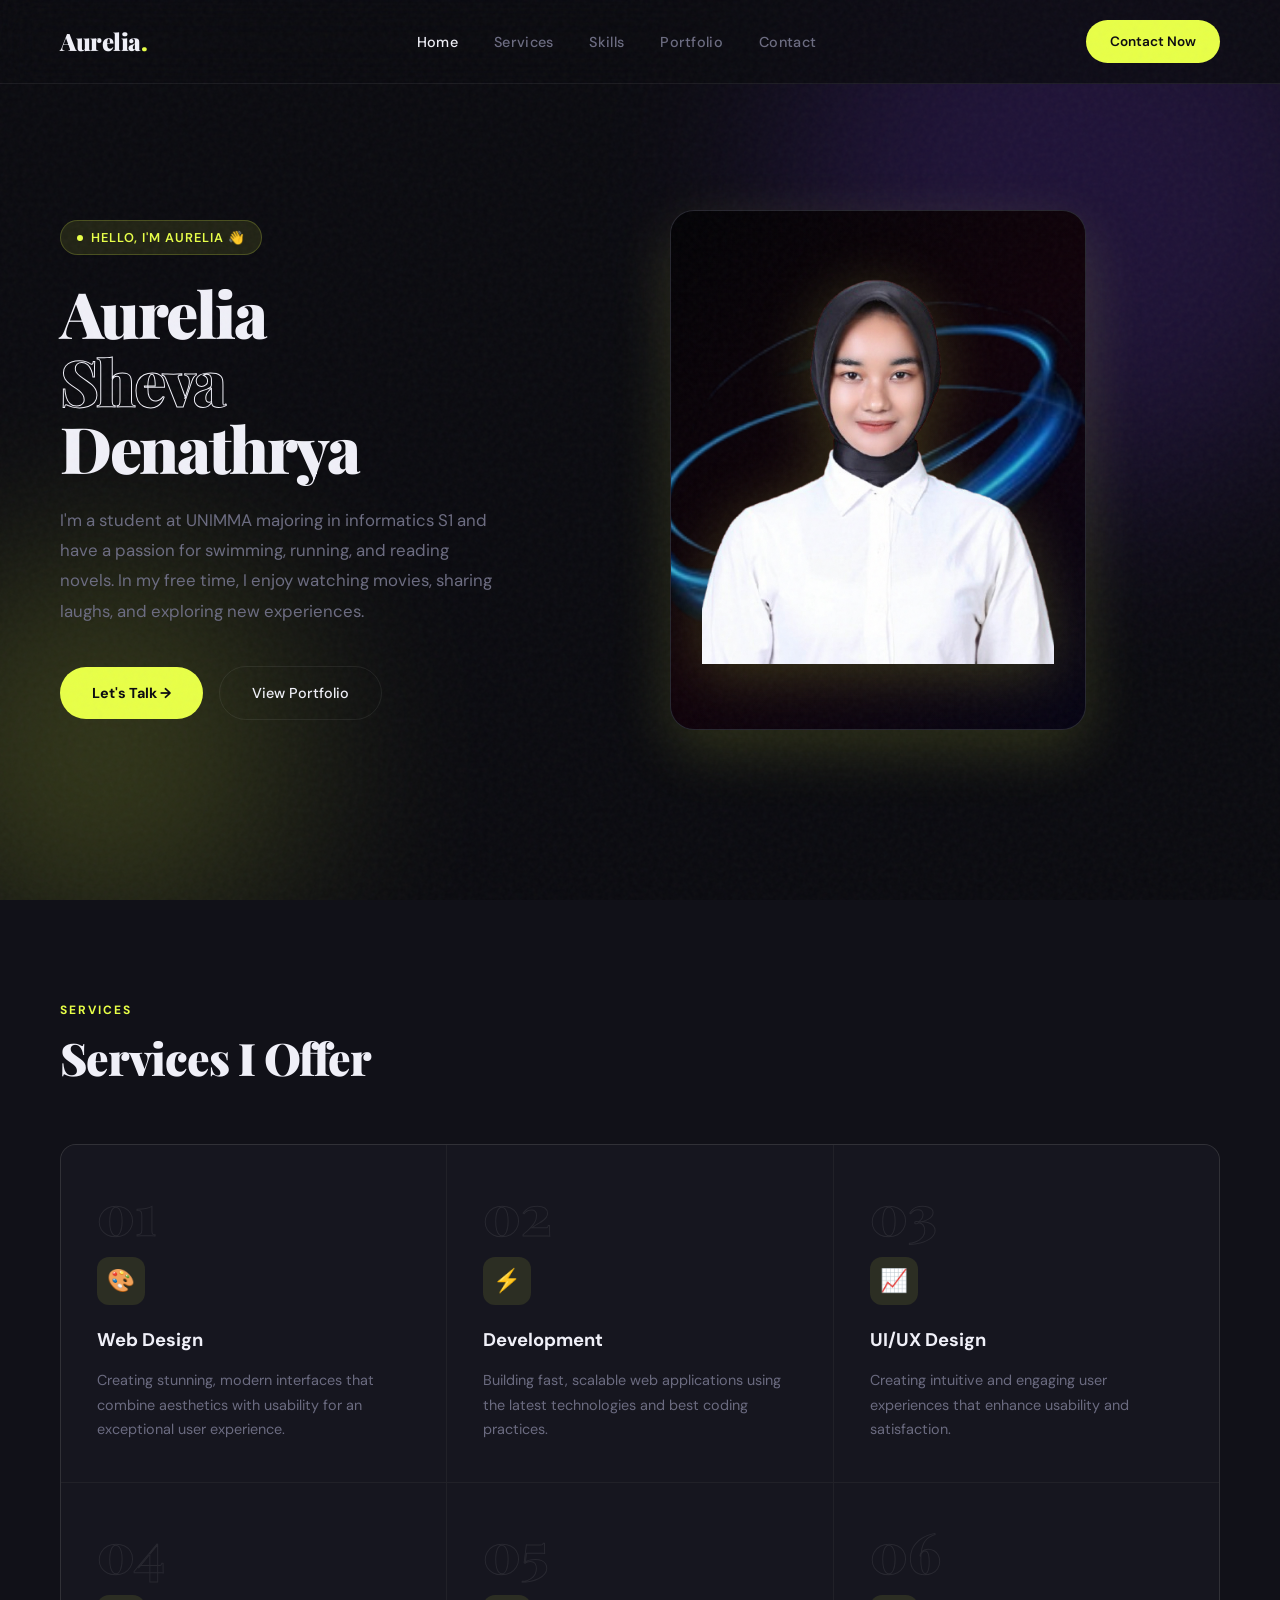
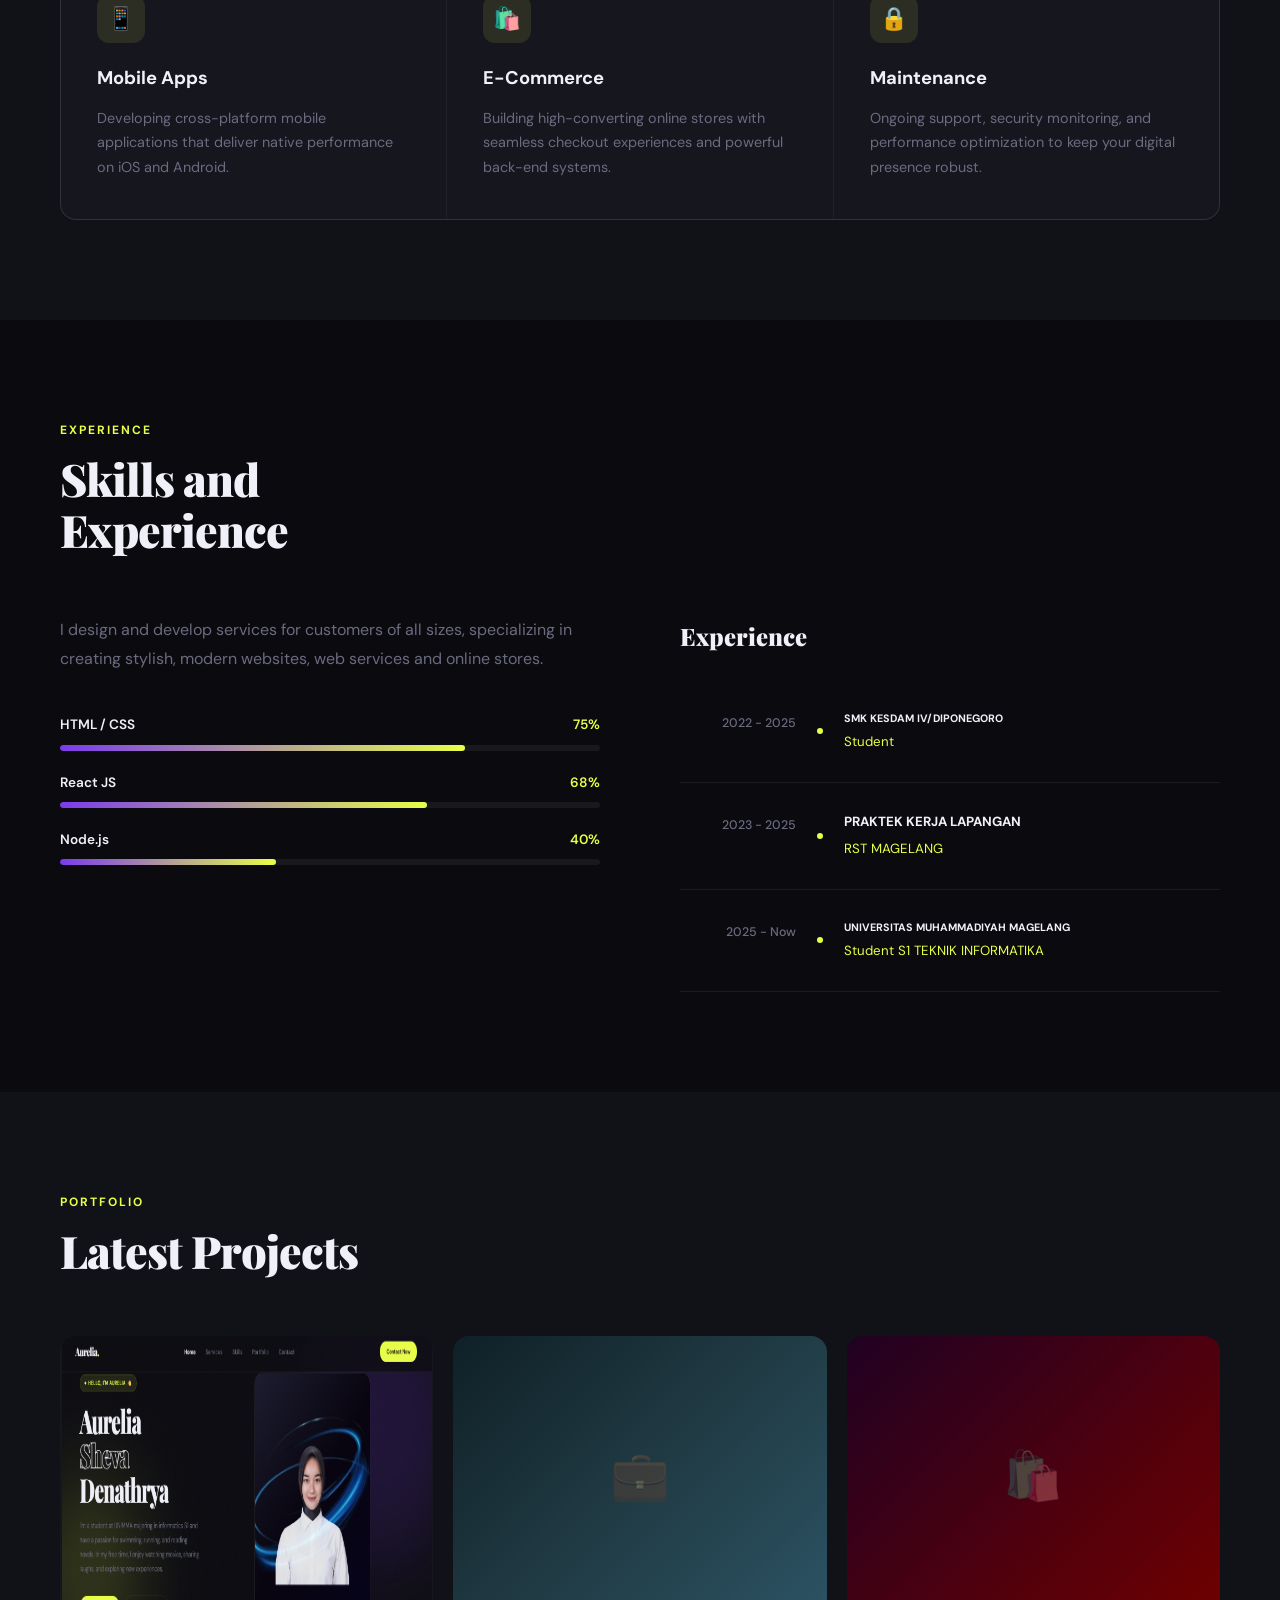
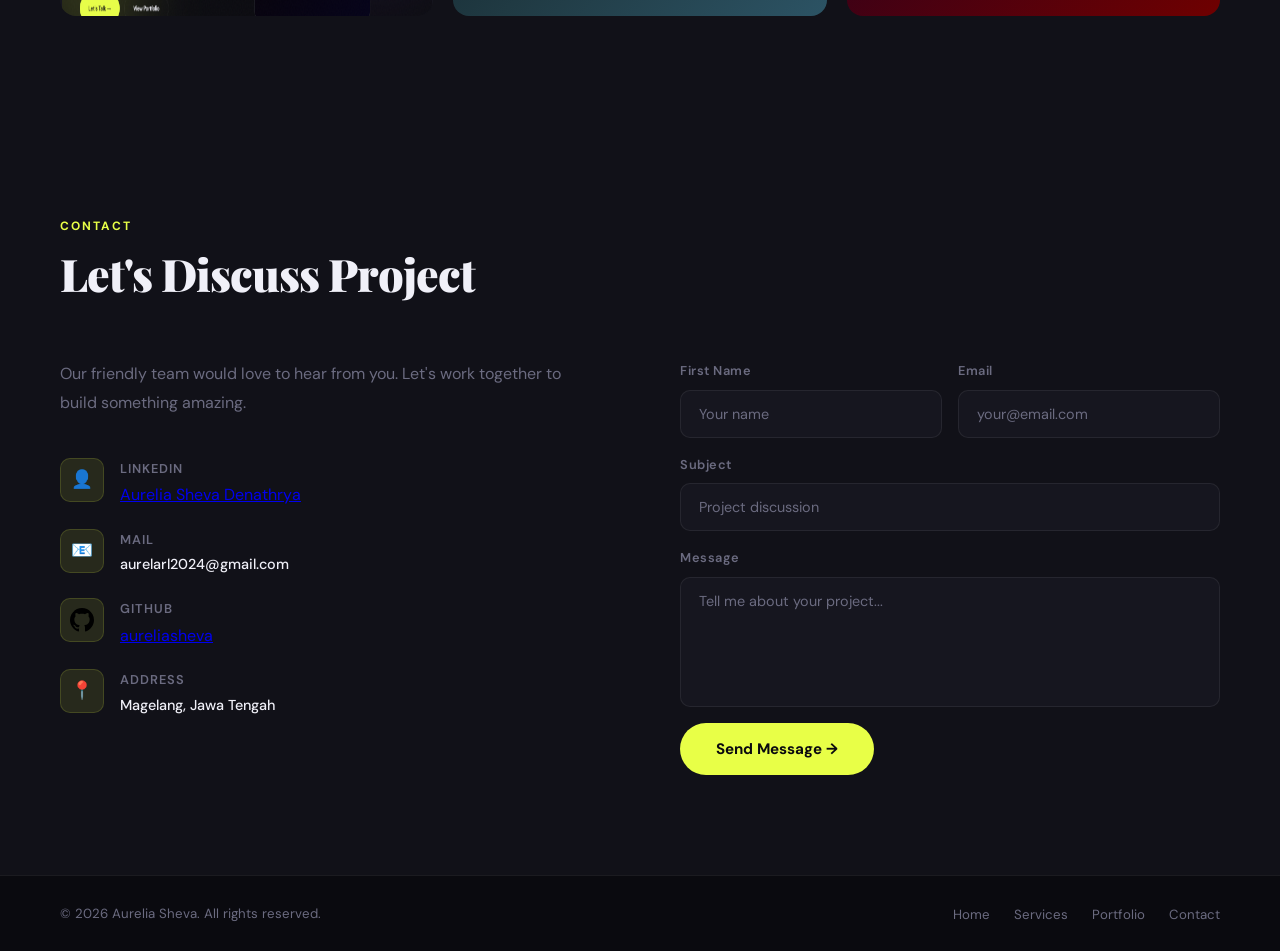
==== commit ff7edbad: "Update experience section headings to improve semantic structure" ====
--- a/index.html
+++ b/index.html
@@ -141,21 +141,21 @@
           <div class="exp-item">
             <div class="exp-date">2022 - 2025</div>
             <div class="exp-body">
-              <h4>SMK KESDAM IV/DIPONEGORO</h4>
+              <h6>SMK KESDAM IV/DIPONEGORO</h4>
               <span>Student</span>
             </div>
           </div>
           <div class="exp-item">
             <div class="exp-date">2023 - 2025</div>
             <div class="exp-body">
-              <h4>PRAKTEK KERJA LAPANGAN</h4>
+              <h5>PRAKTEK KERJA LAPANGAN</h4>
               <span>RST MAGELANG</span>
             </div>
           </div>
           <div class="exp-item">
             <div class="exp-date">2025 - Now</div>
             <div class="exp-body">
-              <h4>UNIVERSITAS MUHAMMADIYAH MAGELANG</h4>
+              <h6>UNIVERSITAS MUHAMMADIYAH MAGELANG</h4>
               <span>Student S1 TEKNIK INFORMATIKA</span>
             </div>
           </div>
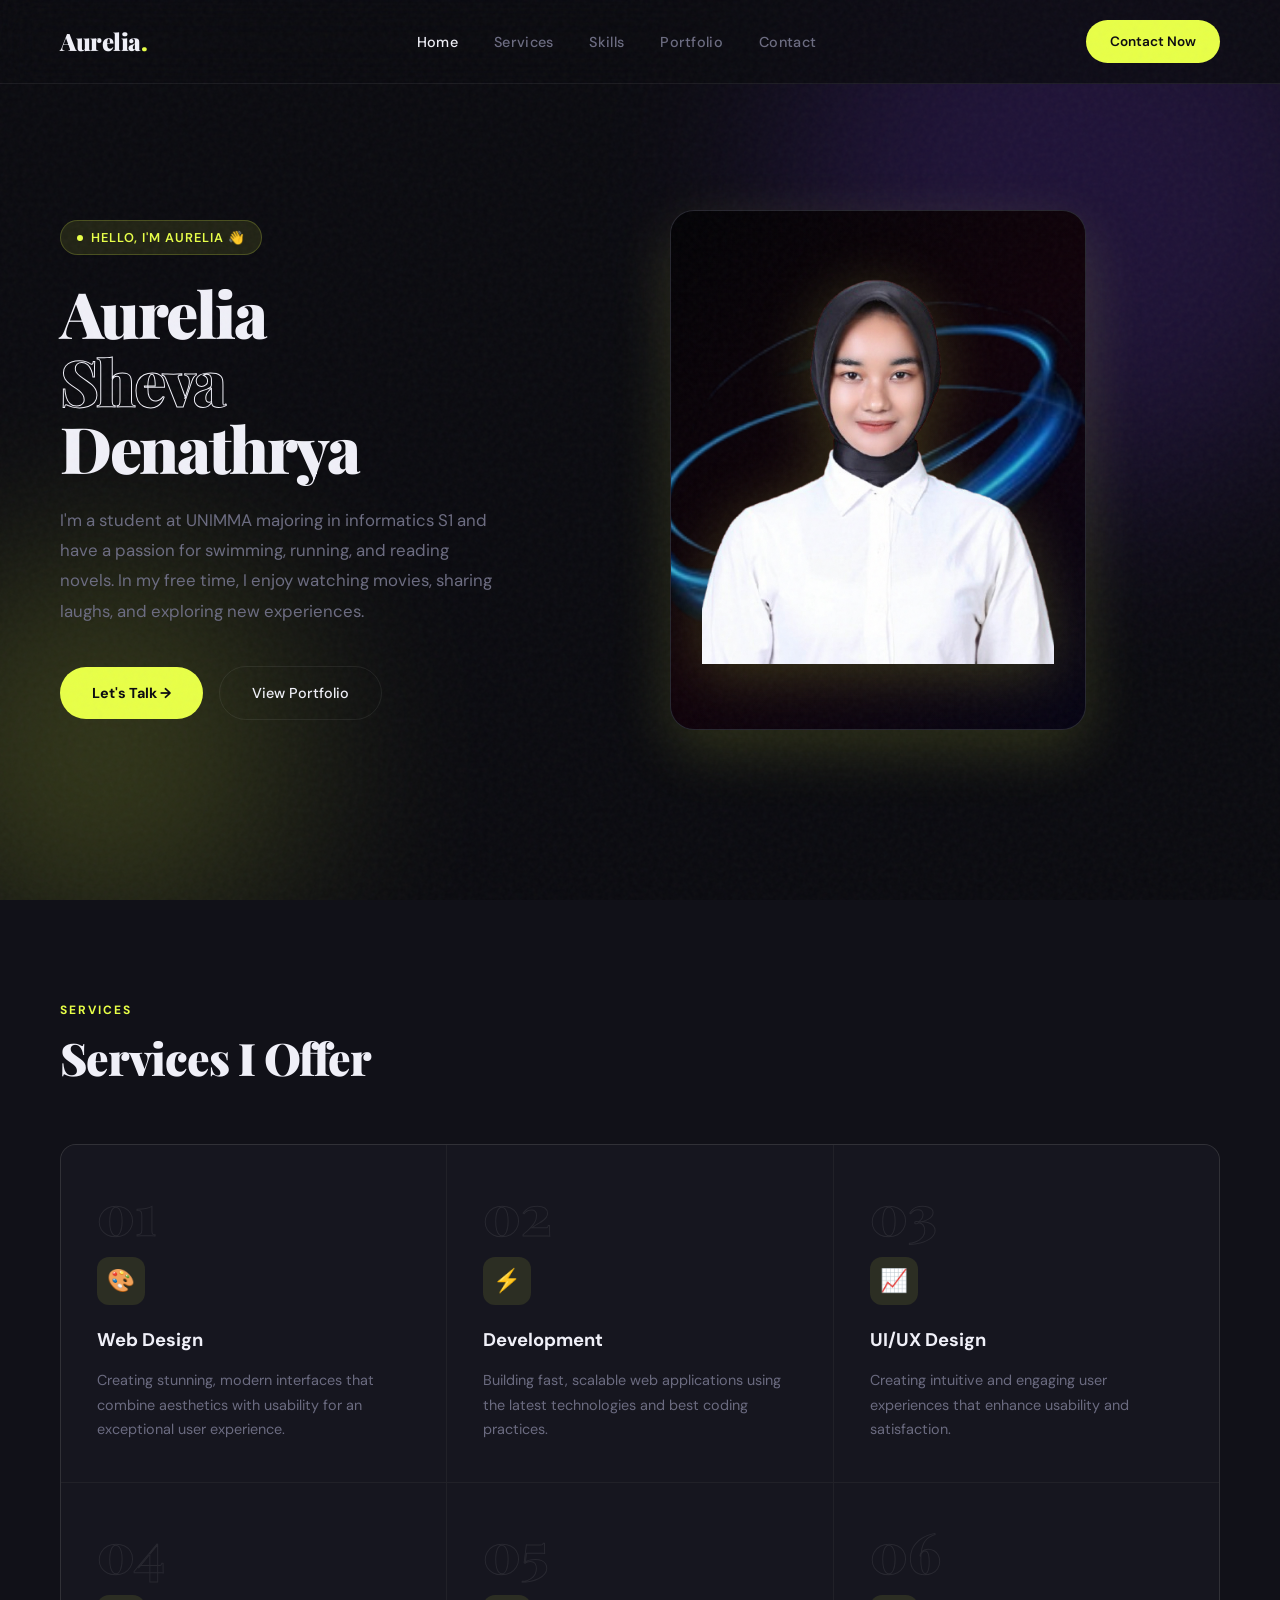
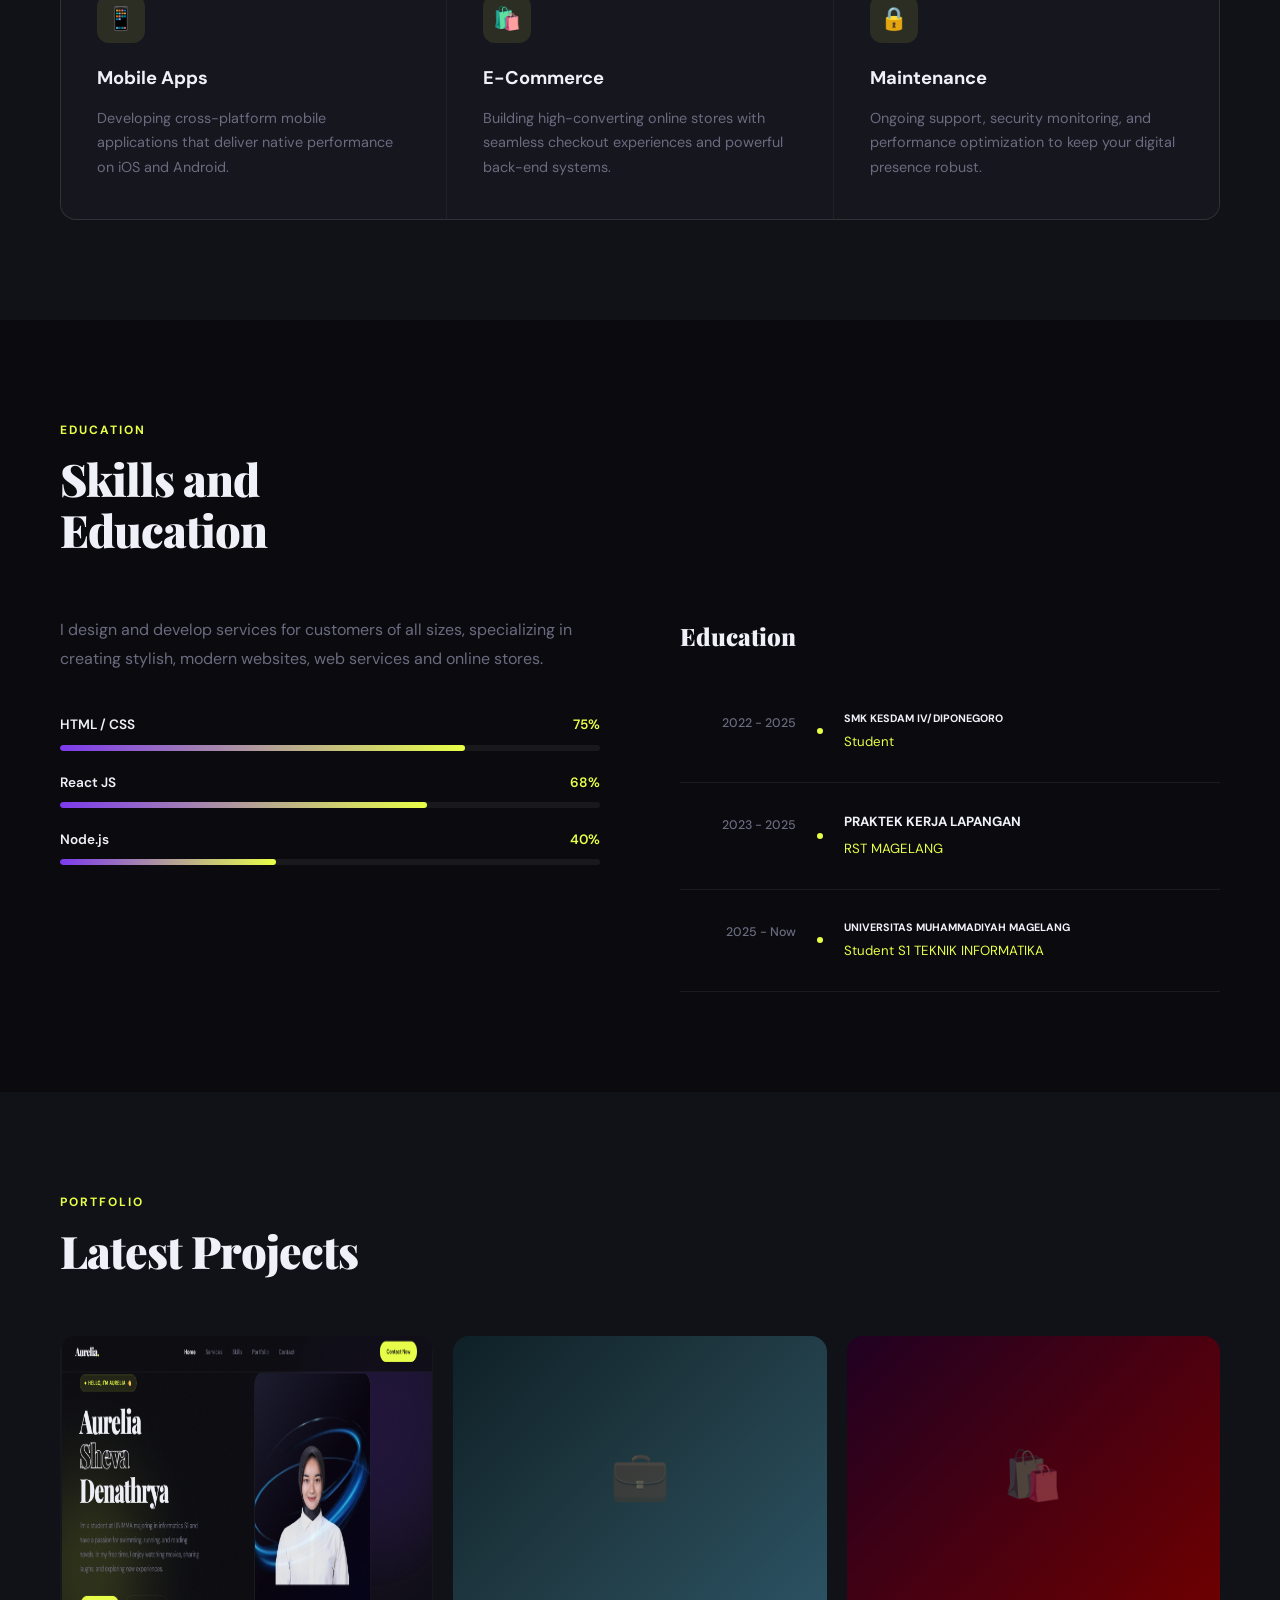
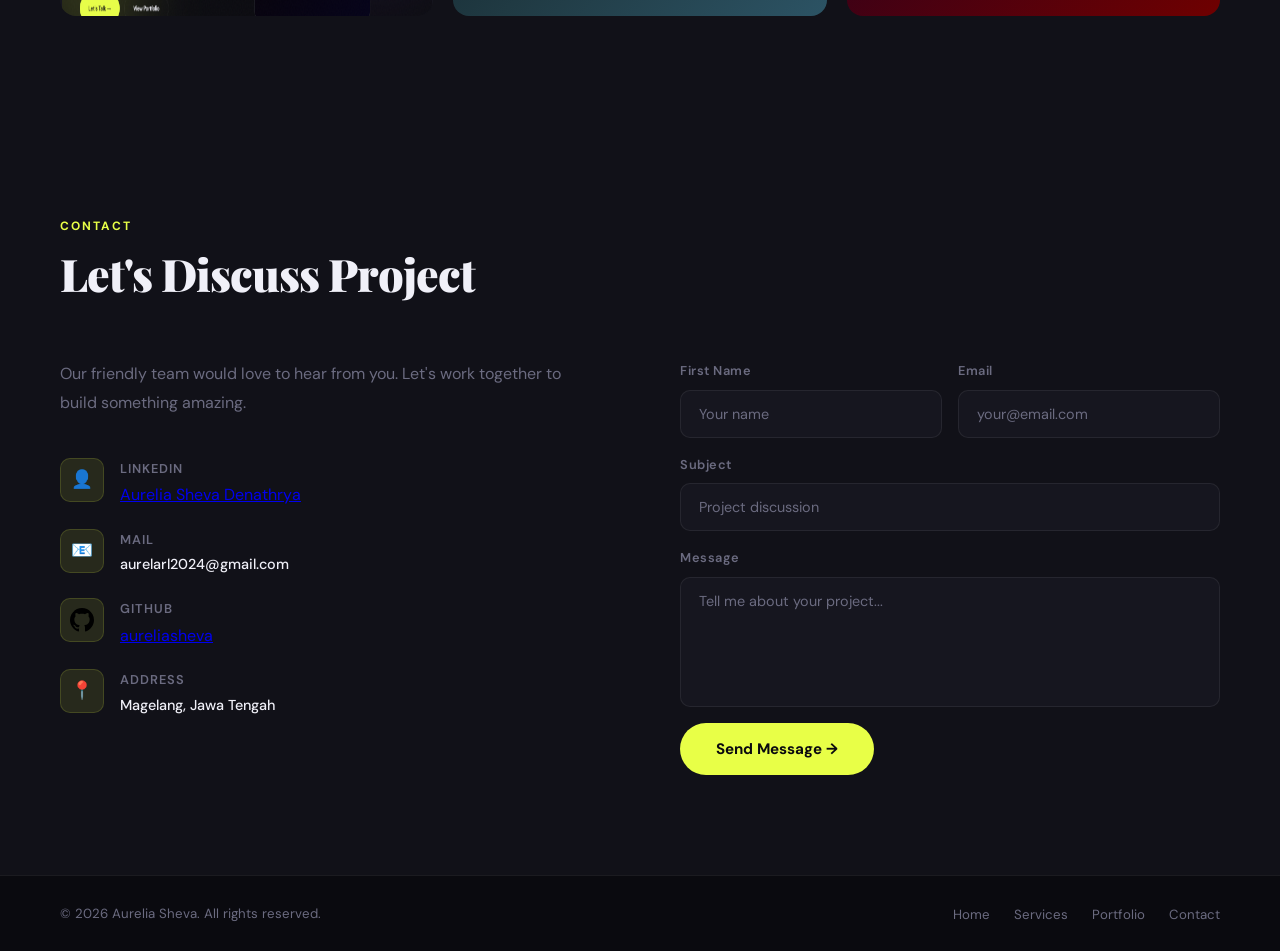
==== commit f9ef5daf: "Refactor section headings for clarity: update 'Experience' to 'Education' and adjust related comment" ====
--- a/index.html
+++ b/index.html
@@ -20,7 +20,7 @@
   <a href="#contactus" onclick="closeMobileMenu()">Contact</a>
 </div>
 
-<!-- NAV -->
+<!-- NAVBAR -->
 <nav>
   <a href="#home" class="logo">Aurelia<span>.</span></a>
   <ul class="nav-links">
@@ -115,8 +115,8 @@
 <!-- SKILLS & EXPERIENCE -->
 <section id="skill">
   <div class="container">
-    <div class="section-tag">Experience</div>
-    <div class="section-title">Skills and<br>Experience</div>
+    <div class="section-tag">Education</div>
+    <div class="section-title">Skills and<br>Education</div>
     <div class="skills-layout">
       <div>
         <p class="skills-desc">I design and develop services for customers of all sizes, specializing in creating stylish, modern websites, web services and online stores.</p>
@@ -136,7 +136,7 @@
         </div>
       </div>
       <div>
-        <h3 style="font-family:'Playfair Display',serif;font-size:1.5rem;margin-bottom:24px;font-weight:900;">Experience</h3>
+        <h3 style="font-family:'Playfair Display',serif;font-size:1.5rem;margin-bottom:24px;font-weight:900;">Education</h3>
         <div class="experience-list">
           <div class="exp-item">
             <div class="exp-date">2022 - 2025</div>
--- a/style.css
+++ b/style.css
@@ -13,7 +13,7 @@
   *, *::before, *::after { box-sizing: border-box; margin: 0; padding: 0; }
 
   html { scroll-behavior: smooth; }
-
+/* ─── bagian tulisan body ─── */
   body {
     background: var(--bg);
     color: var(--text);
@@ -23,7 +23,7 @@
     overflow-x: hidden;
   }
 
-  /* ─── NOISE OVERLAY ─── */
+  /* ─── BACKGROUND IMG ─── */
   body::before {
     content: '';
     position: fixed;
@@ -33,7 +33,7 @@
     z-index: 9999;
   }
 
-  /* ─── NAV ─── */
+  /* ─── NAVBAR ─── */
   nav {
     position: fixed;
     top: 0; left: 0; right: 0;
